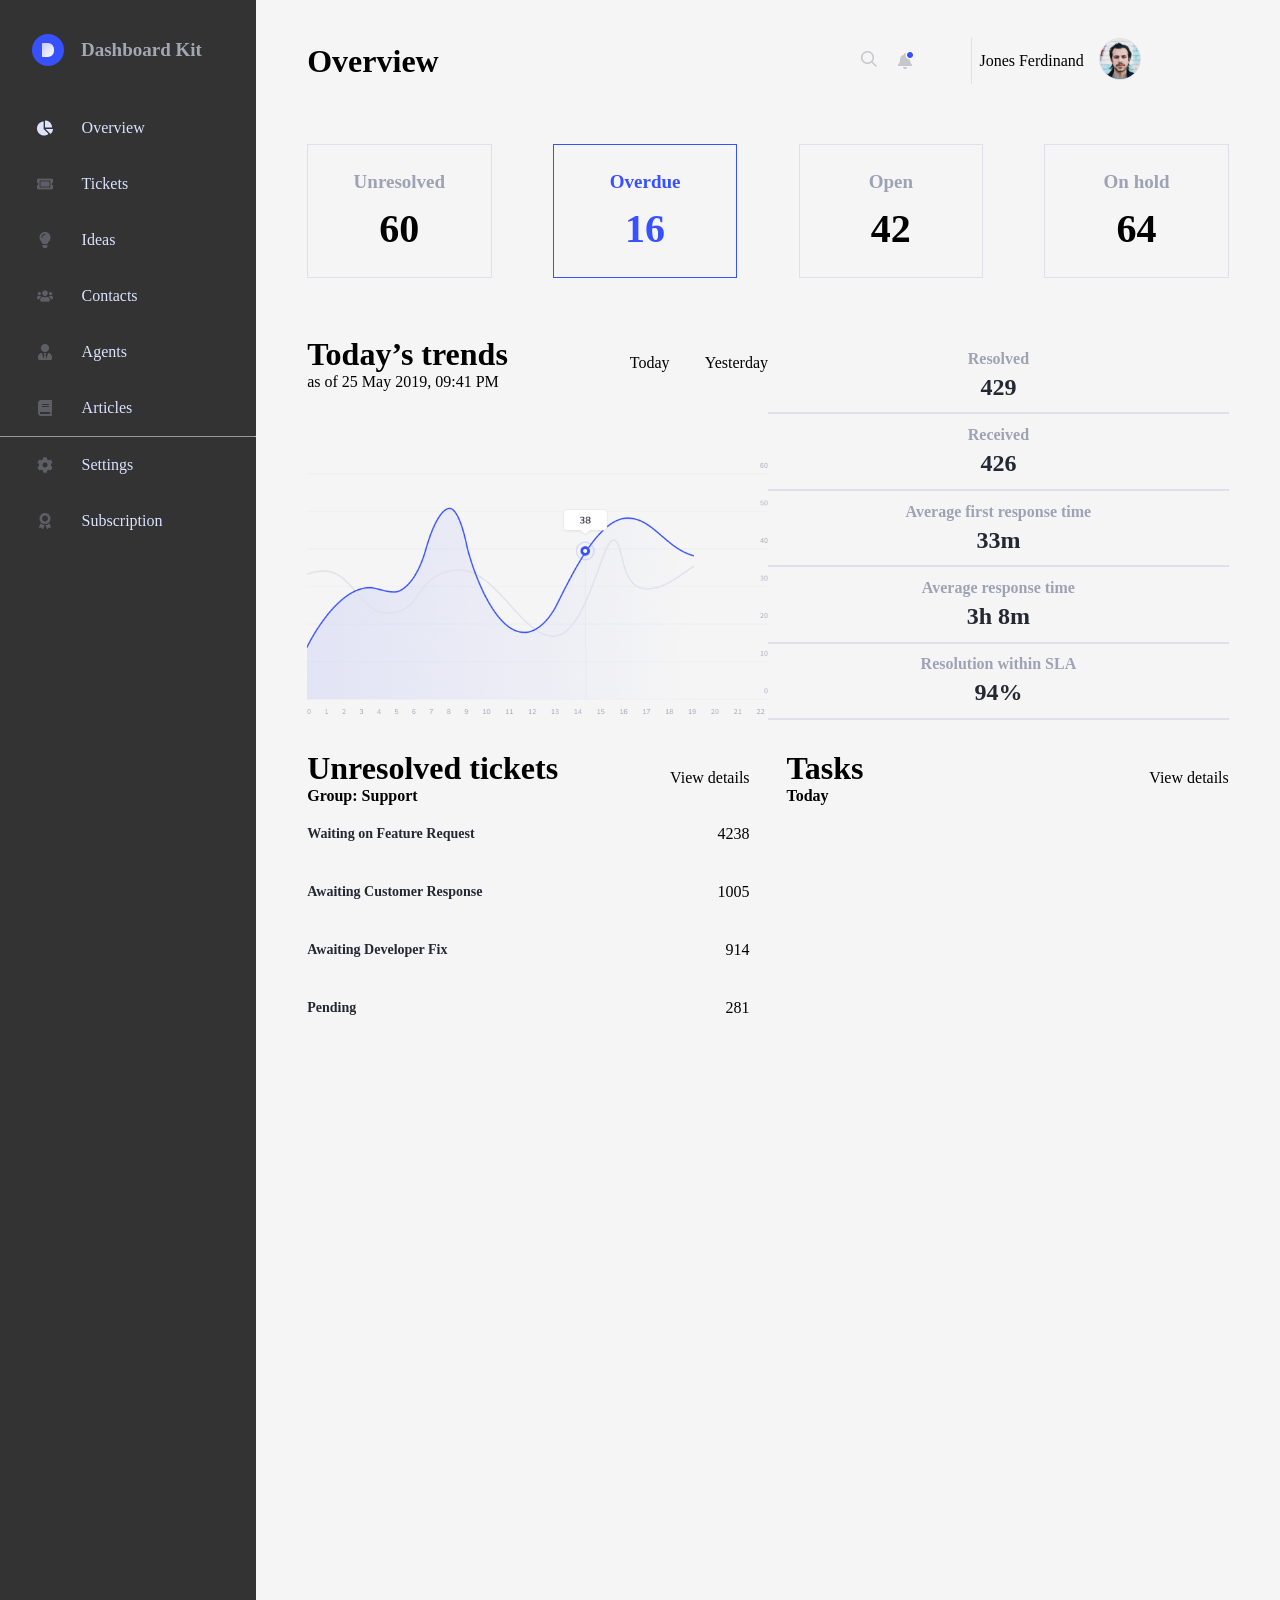
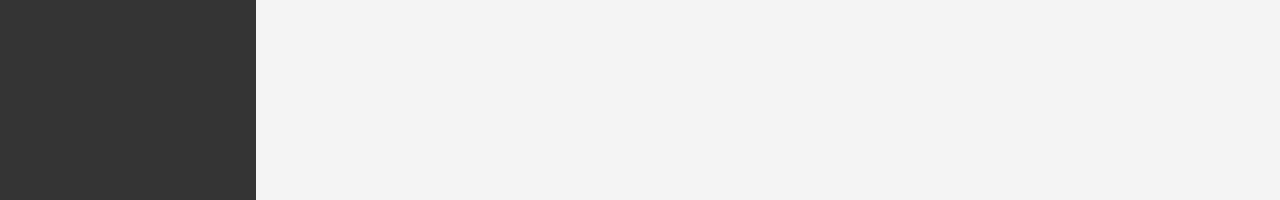
==== index.html @ dccb82e3 "add add" ====
<!DOCTYPE html>
<html lang="en">
<head>
    <meta charset="UTF-8">
    <meta http-equiv="X-UA-Compatible" content="IE=edge">
    <meta name="viewport" content="width=device-width, initial-scale=1.0">
    <link rel="stylesheet" href="./style.css">
    <title>Document</title>
</head>
<body>
    <header> 
        <div class="left">
                <div class="logo">
                    <div class="img"><img src="./image/D.png" alt="BY-WGS"></div>
                    <h1>Dashboard Kit</h1>
                </div>            
                <div class="topul">
                    <ul>
                        <li><div class="img"><img src="./image/diagrama-logo.png" alt="BY-WGS"></div> <b>Overview</b></li>
                        <li><div class="img"><img src="./image/tortburchak.png" alt="BY-WGS"></div> <b>Tickets</b></li>
                        <li><div class="img"><img src="./image/lump.png" alt="BY-WGS"></div> <b>Ideas</b></li>
                        <li><div class="img"><img src="./image/members.png" alt="BY-WGS"></div> <b>Contacts</b></li>
                        <li><div class="img"><img src="./image/humans.png" alt="BY-WGS"></div> <b>Agents</b></li>
                        <li><div class="img"><img src="./image/book.png" alt="BY-WGS"></div> <b>Articles</b></li>
                    </ul> 
                </div>
                <hr style="color: #DFE0EB" size="1px">
                <div class="topul">
                    <ul>
                        <li><div class="img"><img src="./image/option.png" alt="BY-WGS"></div> <b>Settings</b></li>
                        <li><div class="img"><img src="./image/subscribe.png" alt="BY-WGS"></div> <b>Subscription</b></li>
                    </ul>
                </div>
        </div>
        <div class="right">
            <div class="row">
                <div class="profile">
                    <h1>Overview</h1>
                    <ul class="special">
                        <li><img src="./image/search.png" alt="BY-WGS"></li>
                        <li><img src="./image/new.png" alt="BY-WGS"></li>
                    </ul>
                    <ul class="user">
                        <li>Jones Ferdinand</li>
                        <li><img src="./image/driver.png" alt="BY-WGS"></li>
                    </ul>
                </div>
            </div>    
               
            
            <div class="row">
                <div class="boxs">
                    <div class="box">
                        <h1>Unresolved</h1>
                        <b>60</b>
                    </div>
                    <div class="box">
                        <h1 class="kok">Overdue</h1>
                        <b class="kok">16</b>
                    </div>
                    <div class="box">
                        <h1>Open</h1>
                        <b>42</b>
                    </div>
                    <div class="box">
                        <h1>On hold</h1>
                        <b>64</b>
                    </div>
                </div>
            </div>
            
            <div class="row margintop-30px">
                <div class="error margintop-30px">
                    <div class="chap">
                        <div class="top">
                            <div class="text">
                                <h1>
                                    Today’s trends
                                </h1>
                                <p>
                                    as of 25 May 2019, 09:41 PM
                                </p>
                            </div>
                            <ul>
                                <li>
                                    Today
                                </li>
                                <li>
                                    Yesterday
                                </li>
                            </ul>
                        </div>
                        <div class="bottom">
                            <img src="./image/full graph.png" alt="BY-WGS">
                        </div>
                    </div>
                    <div class="ong">
                        <div class="box">
                            <h1>Resolved</h1>
                            <b class="margintop-6px">429</b>
                        </div>
                        <div class="box">
                            <h1>Received</h1>
                            <b class="margintop-6px">426</b>
                        </div>
                        <div class="box">
                            <h1>Average first response time</h1>
                            <b class="margintop-6px">33m</b>
                        </div>
                        <div class="box">
                            <h1>Average response time</h1>
                            <b class="margintop-6px">3h 8m</b>
                        </div>
                        <div class="box">
                            <h1>Resolution within SLA</h1>
                            <b class="margintop-6px">94%</b>
                        </div>
                    </div>
                </div>
            </div>
                




            <div class="row">
                <div class="boxss">
                    <div class="box">
                        <div class="text">
                            <div class="h1">
                                <h1>Unresolved tickets</h1>
                                <b class="margintop-6px">Group: Support</b>
                            </div>
                            <u>
                                View details
                            </u>
                        </div>
                        <ul>
                            <li>
                                <h1>Waiting on Feature Request</h1>
                                <p>
                                    4238
                                </p>
                            </li>
                            <li>
                                <h1>Awaiting Customer Response</h1>
                                <p>
                                    1005
                                </p>
                            </li>
                            <li>
                                <h1>
                                    Awaiting Developer Fix
                                </h1>
                                <p>
                                    914
                                </p>
                            </li>
                            <li>
                                <h1>
                                    Pending
                                </h1>
                                <p>
                                    281
                                </p>
                            </li>

                        </ul>
                    </div>
                    <div class="box">
                        <div class="text">
                            <div class="h1">
                                <h1>Tasks</h1>
                                <b class="margintop-6px">Today</b>
                            </div>
                            <u>
                                View details
                            </u>
                        </div>
                    </div>
                </div>
            </div>
        </div>
    </header>
</body>
</html>
---- style.css ----
*{
    margin: 0;
    padding: 0;
    box-sizing: border-box;
    text-decoration: none;
    list-style: none;
    cursor: auto;
}
.row{
    width: 90%;
    margin: auto;
    display: flex;
    flex-wrap: wrap;
}
header{
    height: 200vh;
    width: 100%;
    background-color: whitesmoke;
    display: flex;
}
header .left{
    width: 20%;
    height: 100%;
    background-color: #333;
}
header .left .logo{
    /* margin: 37px 0; */
    display: flex;
    width: 100%;
    height: 100px;
    /* border: 1px solid black; */
    /* padding: 20px; */
    align-items: center;
}
header .left .logo h1{
    font-size: 19px;
    margin-left: 17px;
    color: #A4A6B3;
    font-family: 'Mulish';
    font-weight: 700;
}
header .left .logo .img{
    width: 32px;
    height: 32px;
    background-color: #3751FF;
    border-radius: 35px;
    display: flex;
    justify-content: center;
    align-items: center;
    margin-left: 32px;
}
header .left .logo .img img{
    width: 12px;
    height: 14px;
}
header .left .topul {
    width: 100%;
    height: auto;
}
header .left .topul  li{
    width: 100%;
    height: 56px;
    display: flex;
    align-items: center;
    
}
header .left .topul  li b{
    font-family: 'Mulish';
    /* font-style: normal; */
    font-weight: 400;
    font-size: 16px;
    color: #DDE2FF;
    margin-left: 24px;
    width: 40%;
    display: flex;
    justify-content: flex-start;
    /* align-items: center; */
}
header .left .topul  li .img{
    width: 10%;
    margin-left: 32px;
    display: flex;
    justify-content: center;
    align-items: center;
}
header .right{
    width: 80%;
    height: 100%;
    /* background-color: #3751FF; */
    justify-content: space-between;
}
header .right .profile {
    display: flex;
    height: 50px;
    width: 100%;
    align-items: center;
    margin-top: 36px;
    justify-content: space-between;
}
header .right .profile .special{
    display: flex;
    width: 30%;
    align-items: center;
    justify-content: end;
}
header .right .profile .special img{
    margin-left: 20px;
}
header .right .profile .user{
    display: flex;
    width: 28%;
    align-items: center;
    border-left: 1px solid #DFE0EB;
    justify-content: space-around;
}
header .right .profile h1{
    width: 30%;
}
header .right .profile .user img{
    border-radius: 35px;
    border: 1.5px solid #DFE0EB;
    margin-right: 80px;
}
header .right .row .boxs{
    margin-top: 58px;
    width: 100%;
    height: auto;
    display: flex;
    justify-content: space-between;
    height: 134px
}
header .right .row .boxs .box{
    border: 1px solid #DFE0EB;
    width: calc(100% / 5);
    transition: 1.5s;
    display: flex;
    flex-direction: column;
    align-items: center;
    justify-content: center;
}
header .right .row .boxs .box h1{
    font-size: 19px;
    color: #9FA2B4;
}
header .right .row .boxs .box b{
    font-size: 40px;
    margin-top: 12px;
}
header .right .row .boxs .box:nth-child(2){
    border: 1px solid #3751FF;
}

header .right .row .boxs .box:hover{
    border: 1px solid #3751FF;
}
header .right .row .boxs .box .kok{
    color: #3751FF;
}
header .right .row .boxs .box:hover 
header .right .row .boxs .box h1
header .right .row .boxs .box b{
    color: #3751FF;
}
header .right .row .boxs .box h1
header .right .row .boxs .box b:hover{
    cursor: pointer;
}
.margintop-30px{
    margin-top: 30px;
}
.center{
    /* justify-content: center;  */
    align-items: center;
}
header .right .row .error{
    width: 100%;
    height: auto;
    display: flex;
}
header .right .row .error .chap{
    width: 50%;
    height: auto;
}
header .right .row .error .chap .top{
    display: flex;
    width: 100%;
    justify-content: space-between;
    align-items: center;
    height: 50px;
}
header .right .row .error .chap .top .text{
    display: block;
}
header .right .row .error .chap .top ul{
    display: flex;
    width: 30%;
    justify-content: space-between;
}
header .right .row .error .chap .bottom{
    width: 100%
}
header .right .row .error .chap .bottom img{
    margin-top: 73px;
    width: 100%;
}
header .right .row .error .ong{
    width: 50%;
}
.margintop-6px{
    margin-top: 6px;
}
header .right .row .error .ong .box{
    width: 100%;
    height: calc(100% / 5);
    display: flex;
    justify-content: center;
    align-items: center;
    flex-direction: column;
    border-bottom: 2px solid #DFE0EB;
}
header .right .row .error .ong .box h1{
    font-family: 'Mulish';
    font-style: normal;
    font-weight: 600;
    font-size: 16px;
    color: #9FA2B4;
}
header .right .row .error .ong .box b{
    font-family: 'Mulish';
    font-style: normal;
    font-weight: 700;
    font-size: 24px;
    color: #252733;
}
header .right .row .boxss{
    margin-top: 30px;
    width: 100%;
    height: auto;
    display: flex;
    justify-content: space-between;
    align-items: center;
}
header .right .row .boxss .box{
    width: 48%;
    height: 336px;
    /* display: block; */
}
header .right .row .boxss .box .text{
    width: 100%;
    display: flex;
    justify-content: space-between;
    align-items: center;
}
header .right .row .boxss .box ul{
    display: flex;
    flex-direction: column;
    align-items: center;
}
header .right .row .boxss .box ul li{
    height: 58px;
    width: 100%;
    display: flex;
    align-items: center;
    justify-content: space-between;
}
header .right .row .boxss .box ul li h1{
    font-family: 'Mulish';
    font-style: normal;
    font-weight: 600;
    font-size: 14px;
    color: #252733;
}
*{
    /* border: 1px solid black;  */
}
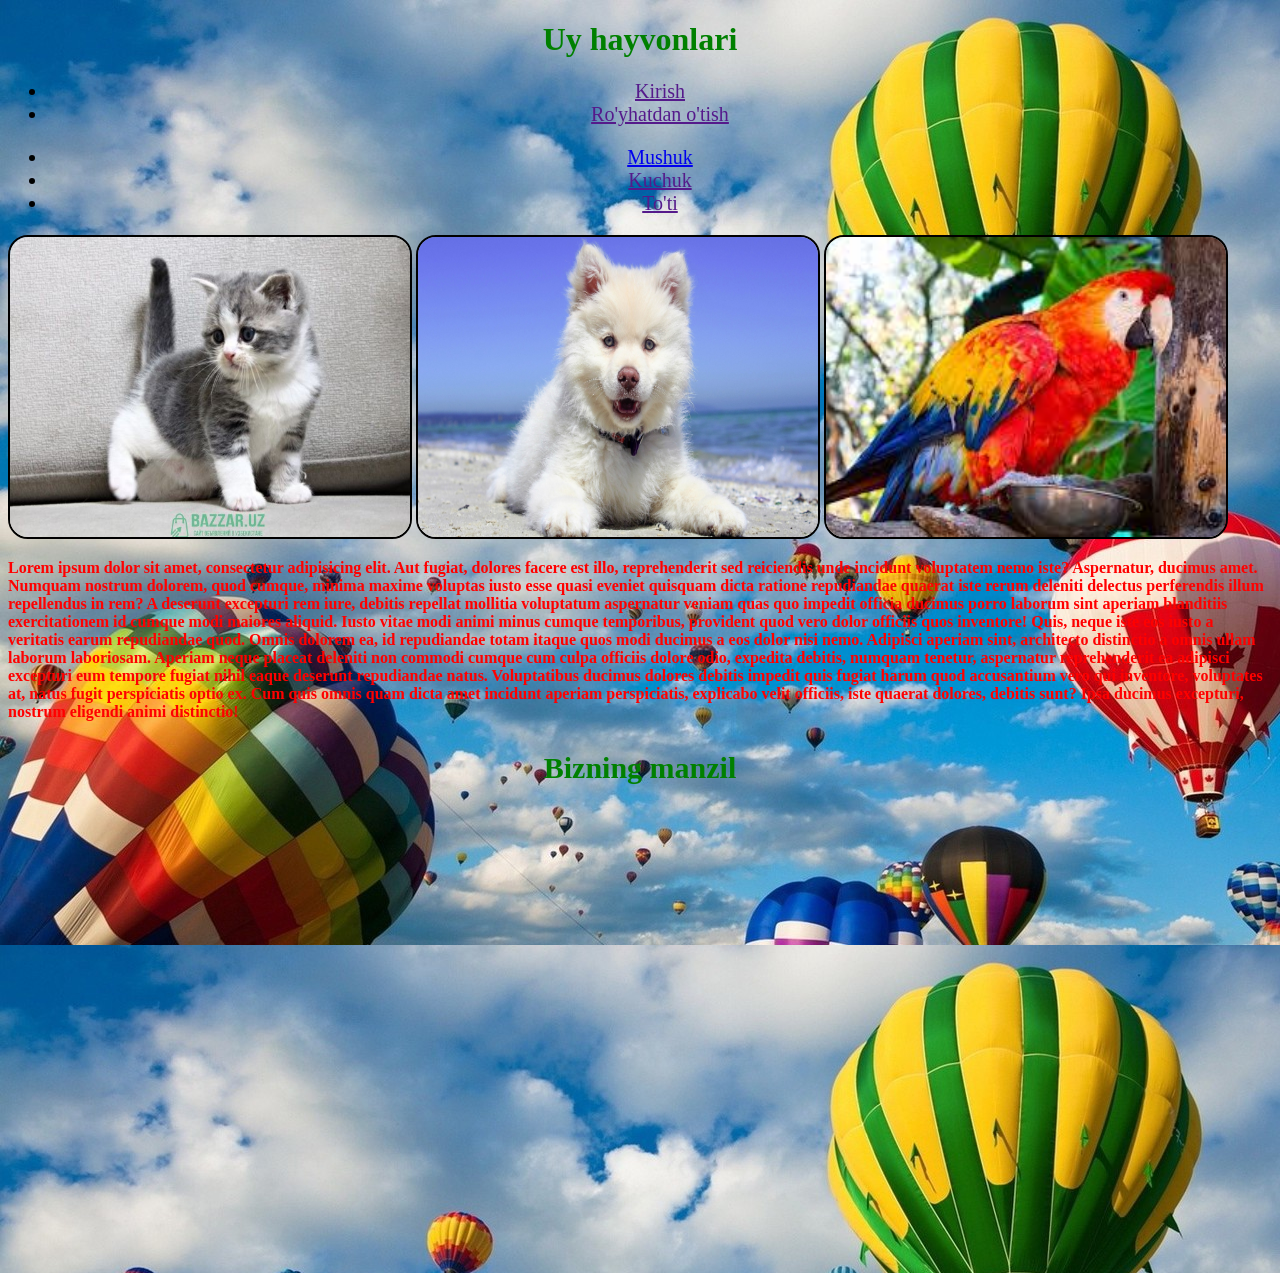
==== commit 335d3b52: "nimadir nimadir" ====
--- a/index.html
+++ b/index.html
@@ -1,186 +1,49 @@
 <!DOCTYPE html>
 <html lang="en">
+
 <head>
     <meta charset="UTF-8">
-    <meta http-equiv="X-UA-Compatible" content="IE=edge">
     <meta name="viewport" content="width=device-width, initial-scale=1.0">
     <link rel="stylesheet" href="./style.css">
-    <title>Document</title>
+    <title>Uy hayvonlari</title>
 </head>
+
 <body>
-    <header> 
-        <div class="left">
-                <div class="logo">
-                    <div class="img"><img src="./image/D.png" alt="BY-WGS"></div>
-                    <h1>Dashboard Kit</h1>
-                </div>            
-                <div class="topul">
-                    <ul>
-                        <li><div class="img"><img src="./image/diagrama-logo.png" alt="BY-WGS"></div> <b>Overview</b></li>
-                        <li><div class="img"><img src="./image/tortburchak.png" alt="BY-WGS"></div> <b>Tickets</b></li>
-                        <li><div class="img"><img src="./image/lump.png" alt="BY-WGS"></div> <b>Ideas</b></li>
-                        <li><div class="img"><img src="./image/members.png" alt="BY-WGS"></div> <b>Contacts</b></li>
-                        <li><div class="img"><img src="./image/humans.png" alt="BY-WGS"></div> <b>Agents</b></li>
-                        <li><div class="img"><img src="./image/book.png" alt="BY-WGS"></div> <b>Articles</b></li>
-                    </ul> 
-                </div>
-                <hr style="color: #DFE0EB" size="1px">
-                <div class="topul">
-                    <ul>
-                        <li><div class="img"><img src="./image/option.png" alt="BY-WGS"></div> <b>Settings</b></li>
-                        <li><div class="img"><img src="./image/subscribe.png" alt="BY-WGS"></div> <b>Subscription</b></li>
-                    </ul>
-                </div>
-        </div>
-        <div class="right">
-            <div class="row">
-                <div class="profile">
-                    <h1>Overview</h1>
-                    <ul class="special">
-                        <li><img src="./image/search.png" alt="BY-WGS"></li>
-                        <li><img src="./image/new.png" alt="BY-WGS"></li>
-                    </ul>
-                    <ul class="user">
-                        <li>Jones Ferdinand</li>
-                        <li><img src="./image/driver.png" alt="BY-WGS"></li>
-                    </ul>
-                </div>
-            </div>    
-               
-            
-            <div class="row">
-                <div class="boxs">
-                    <div class="box">
-                        <h1>Unresolved</h1>
-                        <b>60</b>
-                    </div>
-                    <div class="box">
-                        <h1 class="kok">Overdue</h1>
-                        <b class="kok">16</b>
-                    </div>
-                    <div class="box">
-                        <h1>Open</h1>
-                        <b>42</b>
-                    </div>
-                    <div class="box">
-                        <h1>On hold</h1>
-                        <b>64</b>
-                    </div>
-                </div>
-            </div>
-            
-            <div class="row margintop-30px">
-                <div class="error margintop-30px">
-                    <div class="chap">
-                        <div class="top">
-                            <div class="text">
-                                <h1>
-                                    Today’s trends
-                                </h1>
-                                <p>
-                                    as of 25 May 2019, 09:41 PM
-                                </p>
-                            </div>
-                            <ul>
-                                <li>
-                                    Today
-                                </li>
-                                <li>
-                                    Yesterday
-                                </li>
-                            </ul>
-                        </div>
-                        <div class="bottom">
-                            <img src="./image/full graph.png" alt="BY-WGS">
-                        </div>
-                    </div>
-                    <div class="ong">
-                        <div class="box">
-                            <h1>Resolved</h1>
-                            <b class="margintop-6px">429</b>
-                        </div>
-                        <div class="box">
-                            <h1>Received</h1>
-                            <b class="margintop-6px">426</b>
-                        </div>
-                        <div class="box">
-                            <h1>Average first response time</h1>
-                            <b class="margintop-6px">33m</b>
-                        </div>
-                        <div class="box">
-                            <h1>Average response time</h1>
-                            <b class="margintop-6px">3h 8m</b>
-                        </div>
-                        <div class="box">
-                            <h1>Resolution within SLA</h1>
-                            <b class="margintop-6px">94%</b>
-                        </div>
-                    </div>
-                </div>
-            </div>
-                
+    <h1>Uy hayvonlari</h1>
+    <ul>
+        <li><a href="">Kirish</a></li>
+        <li><a href="">Ro'yhatdan o'tish</a></li>
+    </ul>
+    <ul>
+        <li><a href="./mushuk.html">Mushuk</a></li>
+        <li><a href="">Kuchuk</a></li>
+        <li><a href="">To'ti</a></li>
+    </ul>
+    <img src="./mushuk.jpg" alt="" width="400" height="300">
+    <img src="./kuchuk.jpg" alt="" width="400" height="300">
+    <img src="./to'ti.jpg" alt="" width="400" height="300">
 
 
+    <p>Lorem ipsum dolor sit amet, consectetur adipisicing elit. Aut fugiat, dolores facere est illo, reprehenderit sed
+        reiciendis unde incidunt voluptatem nemo iste? Aspernatur, ducimus amet. Numquam nostrum dolorem, quod cumque,
+        minima maxime voluptas iusto esse quasi eveniet quisquam dicta ratione repudiandae quaerat iste rerum deleniti
+        delectus perferendis illum repellendus in rem? A deserunt excepturi rem iure, debitis repellat mollitia
+        voluptatum aspernatur veniam quas quo impedit officia ducimus porro laborum sint aperiam blanditiis
+        exercitationem id cumque modi maiores aliquid. Iusto vitae modi animi minus cumque temporibus, provident quod
+        vero dolor officiis quos inventore! Quis, neque iste eos iusto a veritatis earum repudiandae quod. Omnis dolorem
+        ea, id repudiandae totam itaque quos modi ducimus a eos dolor nisi nemo. Adipisci aperiam sint, architecto
+        distinctio a omnis ullam laborum laboriosam. Aperiam neque placeat deleniti non commodi cumque cum culpa
+        officiis dolore odio, expedita debitis, numquam tenetur, aspernatur reprehenderit ea adipisci excepturi eum
+        tempore fugiat nihil eaque deserunt repudiandae natus. Voluptatibus ducimus dolores debitis impedit quis fugiat
+        harum quod accusantium vero qui inventore, voluptates at, natus fugit perspiciatis optio ex. Cum quis omnis quam
+        dicta amet incidunt aperiam perspiciatis, explicabo velit officiis, iste quaerat dolores, debitis sunt? Ipsa
+        ducimus excepturi, nostrum eligendi animi distinctio!</p>
 
+    <h3>Bizning manzil</h3>
+    <iframe
+        src="https://www.google.com/maps/embed?pb=!1m18!1m12!1m3!1d97633.72190141384!2d67.85439495!3d40.118804299999994!2m3!1f0!2f0!3f0!3m2!1i1024!2i768!4f13.1!3m3!1m2!1s0x38b29442f6b6d4d9%3A0x9278c40ee88910e2!2z0JTQttC40LfQsNC6LCDQlNC20LjQt9Cw0LrRgdC60LDRjyDQvtCx0LvQsNGB0YLRjA!5e0!3m2!1sru!2s!4v1709012530895!5m2!1sru!2s"
+        width="800" height="450" style="border:0;" allowfullscreen="" loading="lazy"
+        referrerpolicy="no-referrer-when-downgrade"></iframe>
+</body>
 
-            <div class="row">
-                <div class="boxss">
-                    <div class="box">
-                        <div class="text">
-                            <div class="h1">
-                                <h1>Unresolved tickets</h1>
-                                <b class="margintop-6px">Group: Support</b>
-                            </div>
-                            <u>
-                                View details
-                            </u>
-                        </div>
-                        <ul>
-                            <li>
-                                <h1>Waiting on Feature Request</h1>
-                                <p>
-                                    4238
-                                </p>
-                            </li>
-                            <li>
-                                <h1>Awaiting Customer Response</h1>
-                                <p>
-                                    1005
-                                </p>
-                            </li>
-                            <li>
-                                <h1>
-                                    Awaiting Developer Fix
-                                </h1>
-                                <p>
-                                    914
-                                </p>
-                            </li>
-                            <li>
-                                <h1>
-                                    Pending
-                                </h1>
-                                <p>
-                                    281
-                                </p>
-                            </li>
-
-                        </ul>
-                    </div>
-                    <div class="box">
-                        <div class="text">
-                            <div class="h1">
-                                <h1>Tasks</h1>
-                                <b class="margintop-6px">Today</b>
-                            </div>
-                            <u>
-                                View details
-                            </u>
-                        </div>
-                    </div>
-                </div>
-            </div>
-        </div>
-    </header>
-</body>
 </html>
--- a/style.css
+++ b/style.css
@@ -1,275 +1,34 @@
-*{
-    margin: 0;
-    padding: 0;
-    box-sizing: border-box;
-    text-decoration: none;
-    list-style: none;
-    cursor: auto;
-}
-.row{
-    width: 90%;
-    margin: auto;
-    display: flex;
-    flex-wrap: wrap;
-}
-header{
-    height: 200vh;
-    width: 100%;
-    background-color: whitesmoke;
-    display: flex;
-}
-header .left{
-    width: 20%;
-    height: 100%;
-    background-color: #333;
-}
-header .left .logo{
-    /* margin: 37px 0; */
-    display: flex;
-    width: 100%;
-    height: 100px;
-    /* border: 1px solid black; */
-    /* padding: 20px; */
-    align-items: center;
-}
-header .left .logo h1{
-    font-size: 19px;
-    margin-left: 17px;
-    color: #A4A6B3;
-    font-family: 'Mulish';
-    font-weight: 700;
-}
-header .left .logo .img{
-    width: 32px;
-    height: 32px;
-    background-color: #3751FF;
-    border-radius: 35px;
-    display: flex;
-    justify-content: center;
-    align-items: center;
-    margin-left: 32px;
-}
-header .left .logo .img img{
-    width: 12px;
-    height: 14px;
-}
-header .left .topul {
-    width: 100%;
-    height: auto;
-}
-header .left .topul  li{
-    width: 100%;
-    height: 56px;
-    display: flex;
-    align-items: center;
-    
-}
-header .left .topul  li b{
-    font-family: 'Mulish';
-    /* font-style: normal; */
-    font-weight: 400;
-    font-size: 16px;
-    color: #DDE2FF;
-    margin-left: 24px;
-    width: 40%;
-    display: flex;
-    justify-content: flex-start;
-    /* align-items: center; */
-}
-header .left .topul  li .img{
-    width: 10%;
-    margin-left: 32px;
-    display: flex;
-    justify-content: center;
-    align-items: center;
-}
-header .right{
-    width: 80%;
-    height: 100%;
-    /* background-color: #3751FF; */
-    justify-content: space-between;
-}
-header .right .profile {
-    display: flex;
-    height: 50px;
-    width: 100%;
-    align-items: center;
-    margin-top: 36px;
-    justify-content: space-between;
-}
-header .right .profile .special{
-    display: flex;
-    width: 30%;
-    align-items: center;
-    justify-content: end;
-}
-header .right .profile .special img{
-    margin-left: 20px;
-}
-header .right .profile .user{
-    display: flex;
-    width: 28%;
-    align-items: center;
-    border-left: 1px solid #DFE0EB;
-    justify-content: space-around;
-}
-header .right .profile h1{
-    width: 30%;
-}
-header .right .profile .user img{
-    border-radius: 35px;
-    border: 1.5px solid #DFE0EB;
-    margin-right: 80px;
-}
-header .right .row .boxs{
-    margin-top: 58px;
-    width: 100%;
-    height: auto;
-    display: flex;
-    justify-content: space-between;
-    height: 134px
-}
-header .right .row .boxs .box{
-    border: 1px solid #DFE0EB;
-    width: calc(100% / 5);
-    transition: 1.5s;
-    display: flex;
-    flex-direction: column;
-    align-items: center;
-    justify-content: center;
-}
-header .right .row .boxs .box h1{
-    font-size: 19px;
-    color: #9FA2B4;
-}
-header .right .row .boxs .box b{
-    font-size: 40px;
-    margin-top: 12px;
-}
-header .right .row .boxs .box:nth-child(2){
-    border: 1px solid #3751FF;
+body {
+    background-image: url(./havoshari.jpg);
 }
 
-header .right .row .boxs .box:hover{
-    border: 1px solid #3751FF;
+h1 {
+    color: green;
+    text-align: center;
 }
-header .right .row .boxs .box .kok{
-    color: #3751FF;
+
+ul {
+    text-align: center;
+    font-size: 20px;
 }
-header .right .row .boxs .box:hover 
-header .right .row .boxs .box h1
-header .right .row .boxs .box b{
-    color: #3751FF;
+
+img {
+    border: 2px solid black;
+    border-radius: 20px;
 }
-header .right .row .boxs .box h1
-header .right .row .boxs .box b:hover{
-    cursor: pointer;
+
+p {
+    color: red;
+    font-weight: 900;
 }
-.margintop-30px{
-    margin-top: 30px;
+
+h3 {
+    color: green;
+    font-size: 30px;
+    text-align: center;
 }
-.center{
-    /* justify-content: center;  */
-    align-items: center;
-}
-header .right .row .error{
-    width: 100%;
-    height: auto;
-    display: flex;
-}
-header .right .row .error .chap{
-    width: 50%;
-    height: auto;
-}
-header .right .row .error .chap .top{
-    display: flex;
-    width: 100%;
-    justify-content: space-between;
-    align-items: center;
-    height: 50px;
-}
-header .right .row .error .chap .top .text{
+
+iframe {
     display: block;
-}
-header .right .row .error .chap .top ul{
-    display: flex;
-    width: 30%;
-    justify-content: space-between;
-}
-header .right .row .error .chap .bottom{
-    width: 100%
-}
-header .right .row .error .chap .bottom img{
-    margin-top: 73px;
-    width: 100%;
-}
-header .right .row .error .ong{
-    width: 50%;
-}
-.margintop-6px{
-    margin-top: 6px;
-}
-header .right .row .error .ong .box{
-    width: 100%;
-    height: calc(100% / 5);
-    display: flex;
-    justify-content: center;
-    align-items: center;
-    flex-direction: column;
-    border-bottom: 2px solid #DFE0EB;
-}
-header .right .row .error .ong .box h1{
-    font-family: 'Mulish';
-    font-style: normal;
-    font-weight: 600;
-    font-size: 16px;
-    color: #9FA2B4;
-}
-header .right .row .error .ong .box b{
-    font-family: 'Mulish';
-    font-style: normal;
-    font-weight: 700;
-    font-size: 24px;
-    color: #252733;
-}
-header .right .row .boxss{
-    margin-top: 30px;
-    width: 100%;
-    height: auto;
-    display: flex;
-    justify-content: space-between;
-    align-items: center;
-}
-header .right .row .boxss .box{
-    width: 48%;
-    height: 336px;
-    /* display: block; */
-}
-header .right .row .boxss .box .text{
-    width: 100%;
-    display: flex;
-    justify-content: space-between;
-    align-items: center;
-}
-header .right .row .boxss .box ul{
-    display: flex;
-    flex-direction: column;
-    align-items: center;
-}
-header .right .row .boxss .box ul li{
-    height: 58px;
-    width: 100%;
-    display: flex;
-    align-items: center;
-    justify-content: space-between;
-}
-header .right .row .boxss .box ul li h1{
-    font-family: 'Mulish';
-    font-style: normal;
-    font-weight: 600;
-    font-size: 14px;
-    color: #252733;
-}
-*{
-    /* border: 1px solid black;  */
+    margin: auto;
 }
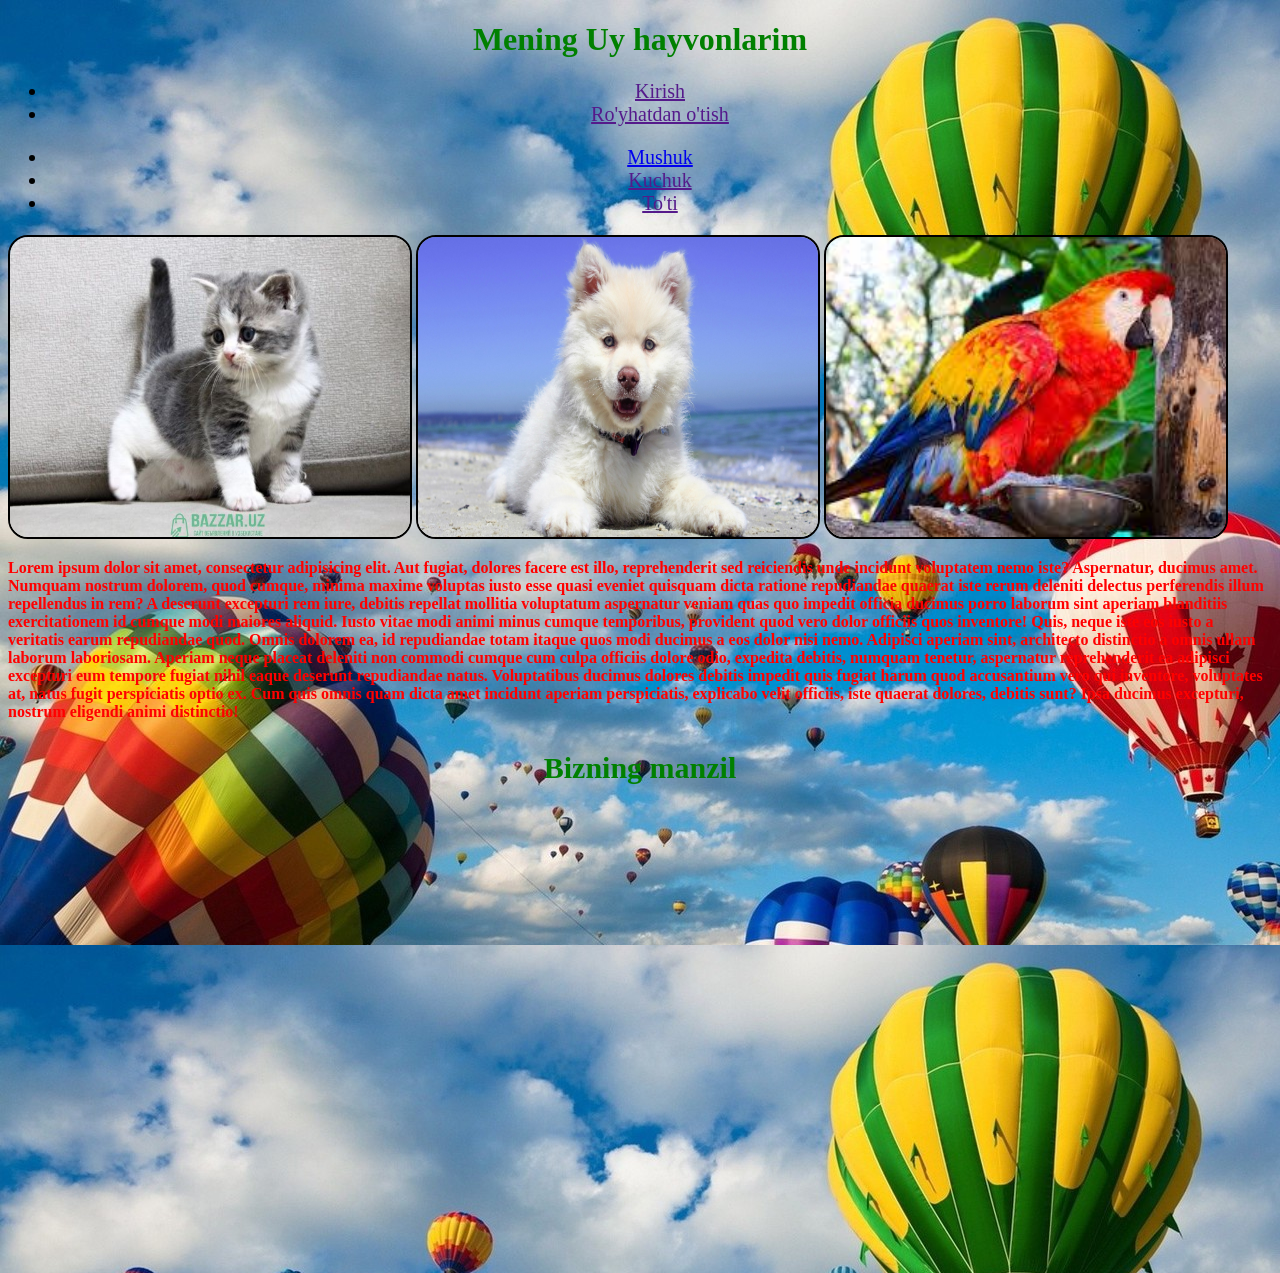
==== commit b9cc7652: "Update index.html" ====
--- a/index.html
+++ b/index.html
@@ -9,7 +9,7 @@
 </head>
 
 <body>
-    <h1>Uy hayvonlari</h1>
+    <h1>Mening Uy hayvonlarim</h1>
     <ul>
         <li><a href="">Kirish</a></li>
         <li><a href="">Ro'yhatdan o'tish</a></li>
@@ -46,4 +46,4 @@
         referrerpolicy="no-referrer-when-downgrade"></iframe>
 </body>
 
-</html>+</html>
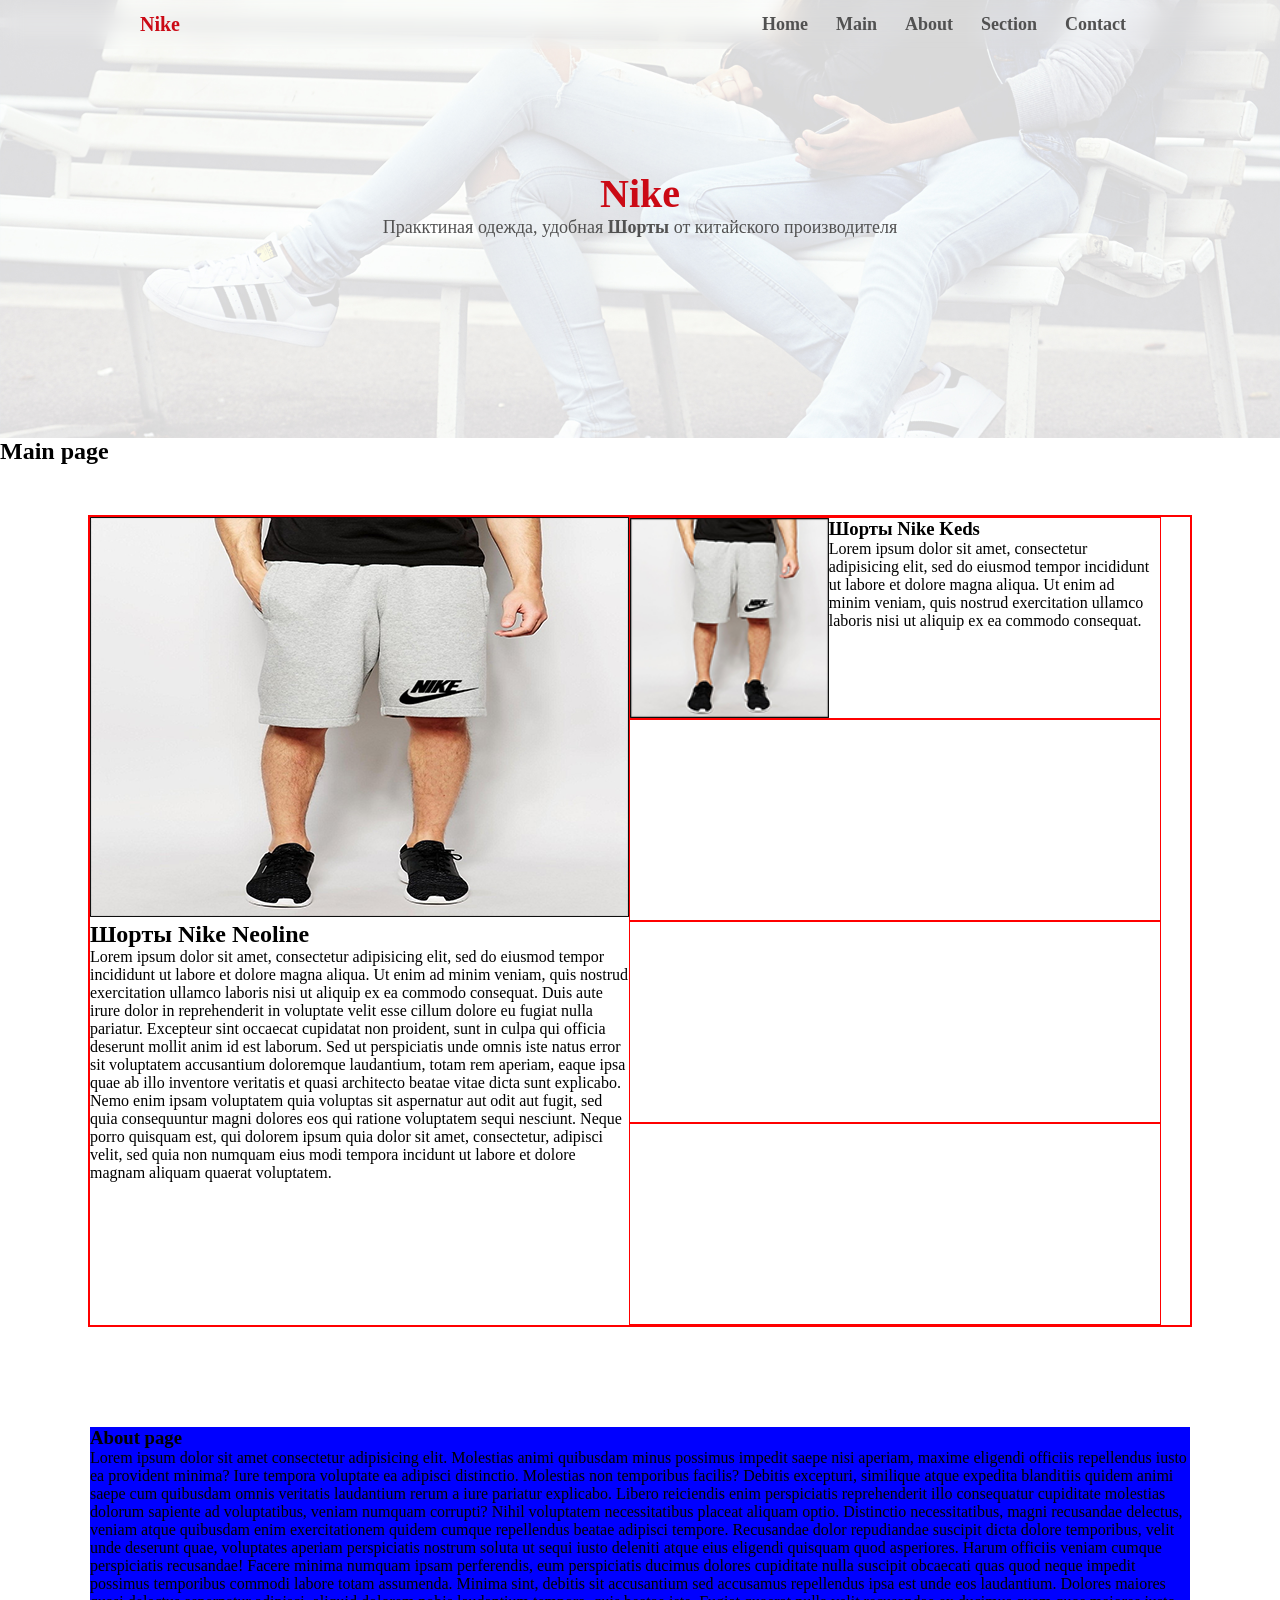
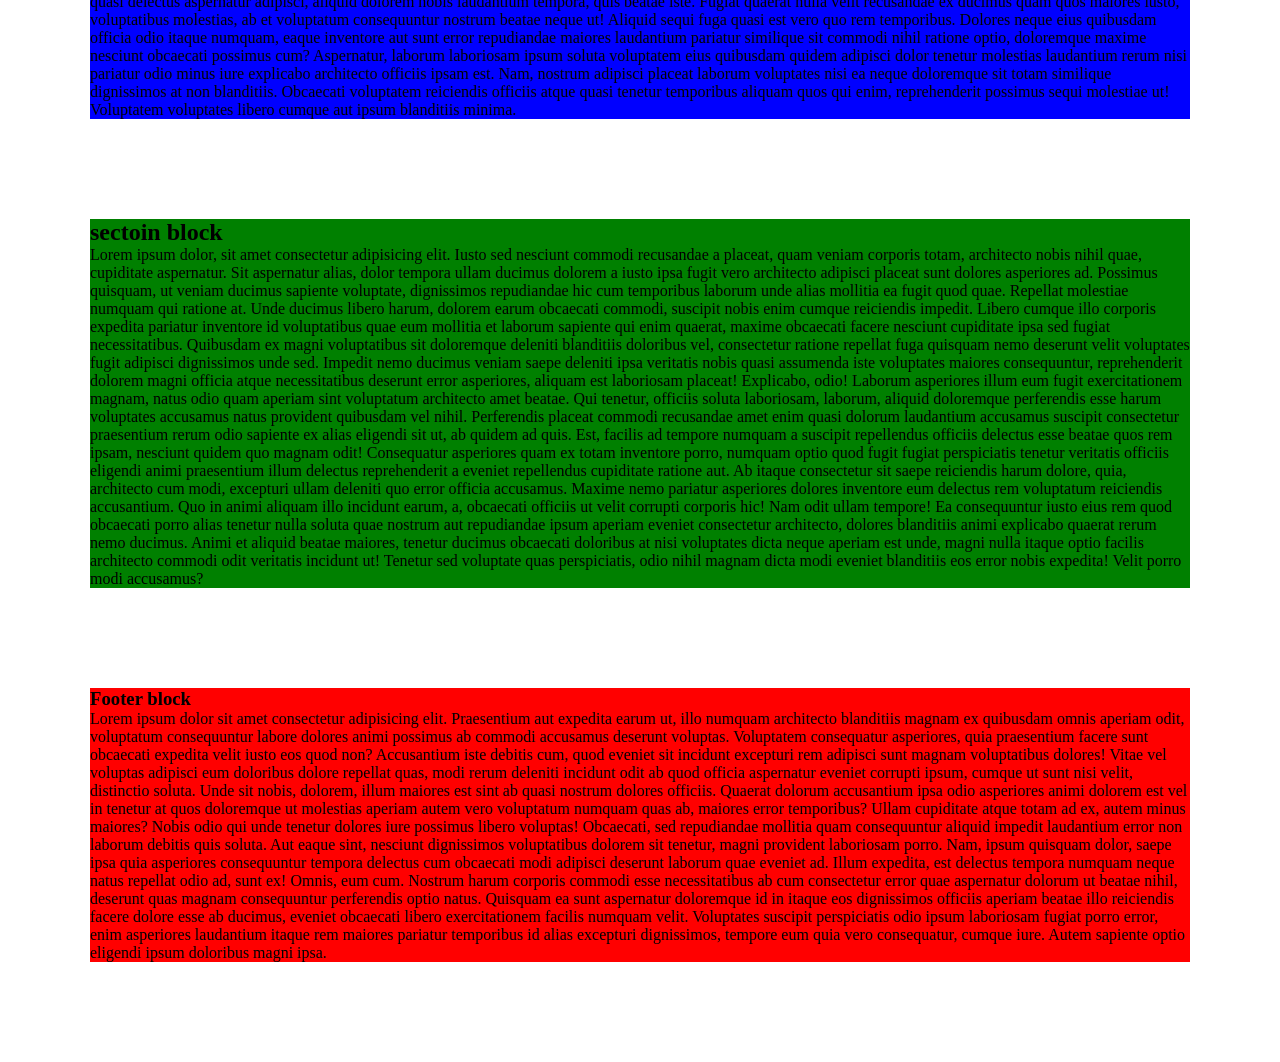
==== commit 3d10747c: "comment comment" ====
--- a/index.html
+++ b/index.html
@@ -5,45 +5,151 @@
     <meta charset="UTF-8">
     <meta name="viewport" content="width=device-width, initial-scale=1.0">
     <link rel="stylesheet" href="./style.css">
-    <title>Uy hayvonlari</title>
+    <title>Nike</title>
 </head>
 
 <body>
-    <h1>Mening Uy hayvonlarim</h1>
-    <ul>
-        <li><a href="">Kirish</a></li>
-        <li><a href="">Ro'yhatdan o'tish</a></li>
-    </ul>
-    <ul>
-        <li><a href="./mushuk.html">Mushuk</a></li>
-        <li><a href="">Kuchuk</a></li>
-        <li><a href="">To'ti</a></li>
-    </ul>
-    <img src="./mushuk.jpg" alt="" width="400" height="300">
-    <img src="./kuchuk.jpg" alt="" width="400" height="300">
-    <img src="./to'ti.jpg" alt="" width="400" height="300">
 
+    <header id="header">
+        <div class="header_nav">
+            <nav>
+                <div class="logo">
+                    <a href="#">Nike</a>
+                </div>
+                <ul>
+                    <li><a href="#header">Home</a></li>
+                    <li><a href="#main">Main</a></li>
+                    <li><a href="#about">About</a></li>
+                    <li><a href="#section">Section</a></li>
+                    <li><a href="#footer">Contact</a></li>
+                </ul>
+            </nav>
+        </div>
+        <div class="header_main">
+            <h1>Nike</h1>
+            <p>Пракктиная одежда, удобная <b>Шорты</b> от китайского производителя</p>
+        </div>
+    </header>
 
-    <p>Lorem ipsum dolor sit amet, consectetur adipisicing elit. Aut fugiat, dolores facere est illo, reprehenderit sed
-        reiciendis unde incidunt voluptatem nemo iste? Aspernatur, ducimus amet. Numquam nostrum dolorem, quod cumque,
-        minima maxime voluptas iusto esse quasi eveniet quisquam dicta ratione repudiandae quaerat iste rerum deleniti
-        delectus perferendis illum repellendus in rem? A deserunt excepturi rem iure, debitis repellat mollitia
-        voluptatum aspernatur veniam quas quo impedit officia ducimus porro laborum sint aperiam blanditiis
-        exercitationem id cumque modi maiores aliquid. Iusto vitae modi animi minus cumque temporibus, provident quod
-        vero dolor officiis quos inventore! Quis, neque iste eos iusto a veritatis earum repudiandae quod. Omnis dolorem
-        ea, id repudiandae totam itaque quos modi ducimus a eos dolor nisi nemo. Adipisci aperiam sint, architecto
-        distinctio a omnis ullam laborum laboriosam. Aperiam neque placeat deleniti non commodi cumque cum culpa
-        officiis dolore odio, expedita debitis, numquam tenetur, aspernatur reprehenderit ea adipisci excepturi eum
-        tempore fugiat nihil eaque deserunt repudiandae natus. Voluptatibus ducimus dolores debitis impedit quis fugiat
-        harum quod accusantium vero qui inventore, voluptates at, natus fugit perspiciatis optio ex. Cum quis omnis quam
-        dicta amet incidunt aperiam perspiciatis, explicabo velit officiis, iste quaerat dolores, debitis sunt? Ipsa
-        ducimus excepturi, nostrum eligendi animi distinctio!</p>
+    <h2>Main page</h2>
+    <main id="main">
+        <div class="main_left">
+            <img src="./img/left_shortik.png" alt="">
+            <h2> Шорты Nike Neoline</h2>
+            <p>Lorem ipsum dolor sit amet, consectetur adipisicing elit, sed do eiusmod tempor incididunt ut labore et
+                dolore magna aliqua. Ut enim ad minim veniam, quis nostrud exercitation ullamco laboris nisi ut aliquip
+                ex ea commodo consequat. Duis aute irure dolor in reprehenderit in voluptate velit esse cillum dolore eu
+                fugiat nulla pariatur. Excepteur sint occaecat cupidatat non proident, sunt in culpa qui officia
+                deserunt mollit anim id est laborum. Sed ut perspiciatis unde omnis iste natus error sit voluptatem
+                accusantium doloremque laudantium, totam rem aperiam, eaque ipsa quae ab illo inventore veritatis et
+                quasi architecto beatae vitae dicta sunt explicabo. Nemo enim ipsam voluptatem quia voluptas sit
+                aspernatur aut odit aut fugit, sed quia consequuntur magni dolores eos qui ratione voluptatem sequi
+                nesciunt. Neque porro quisquam est, qui dolorem ipsum quia dolor sit amet, consectetur, adipisci velit,
+                sed quia non numquam eius modi tempora incidunt ut labore et dolore magnam aliquam quaerat voluptatem.
+            </p>
+        </div>
 
-    <h3>Bizning manzil</h3>
-    <iframe
-        src="https://www.google.com/maps/embed?pb=!1m18!1m12!1m3!1d97633.72190141384!2d67.85439495!3d40.118804299999994!2m3!1f0!2f0!3f0!3m2!1i1024!2i768!4f13.1!3m3!1m2!1s0x38b29442f6b6d4d9%3A0x9278c40ee88910e2!2z0JTQttC40LfQsNC6LCDQlNC20LjQt9Cw0LrRgdC60LDRjyDQvtCx0LvQsNGB0YLRjA!5e0!3m2!1sru!2s!4v1709012530895!5m2!1sru!2s"
-        width="800" height="450" style="border:0;" allowfullscreen="" loading="lazy"
-        referrerpolicy="no-referrer-when-downgrade"></iframe>
+        <div class="main_right">
+            <div class="box">
+                <img src="./img/right_img.png" alt="">
+                <div class="box_text">
+                    <h3>Шорты Nike Keds</h3>
+                    <p>Lorem ipsum dolor sit amet, consectetur adipisicing elit, sed do eiusmod tempor incididunt ut
+                        labore et dolore magna aliqua. Ut enim ad minim veniam, quis nostrud exercitation ullamco
+                        laboris nisi ut aliquip ex ea commodo consequat. </p>
+                </div>
+            </div>
+            <div class="box"></div>
+            <div class="box"></div>
+            <div class="box"></div>
+        </div>
+    </main>
+
+    <div class="about" id="about">
+        <h3>About page</h3>
+        <p>Lorem ipsum dolor sit amet consectetur adipisicing elit. Molestias animi quibusdam minus possimus impedit
+            saepe nisi aperiam, maxime eligendi officiis repellendus iusto ea provident minima? Iure tempora voluptate
+            ea adipisci distinctio. Molestias non temporibus facilis? Debitis excepturi, similique atque expedita
+            blanditiis quidem animi saepe cum quibusdam omnis veritatis laudantium rerum a iure pariatur explicabo.
+            Libero reiciendis enim perspiciatis reprehenderit illo consequatur cupiditate molestias dolorum sapiente ad
+            voluptatibus, veniam numquam corrupti? Nihil voluptatem necessitatibus placeat aliquam optio. Distinctio
+            necessitatibus, magni recusandae delectus, veniam atque quibusdam enim exercitationem quidem cumque
+            repellendus beatae adipisci tempore. Recusandae dolor repudiandae suscipit dicta dolore temporibus, velit
+            unde deserunt quae, voluptates aperiam perspiciatis nostrum soluta ut sequi iusto deleniti atque eius
+            eligendi quisquam quod asperiores. Harum officiis veniam cumque perspiciatis recusandae! Facere minima
+            numquam ipsam perferendis, eum perspiciatis ducimus dolores cupiditate nulla suscipit obcaecati quas quod
+            neque impedit possimus temporibus commodi labore totam assumenda. Minima sint, debitis sit accusantium sed
+            accusamus repellendus ipsa est unde eos laudantium. Dolores maiores quasi delectus aspernatur adipisci,
+            aliquid dolorem nobis laudantium tempora, quis beatae iste. Fugiat quaerat nulla velit recusandae ex ducimus
+            quam quos maiores iusto, voluptatibus molestias, ab et voluptatum consequuntur nostrum beatae neque ut!
+            Aliquid sequi fuga quasi est vero quo rem temporibus. Dolores neque eius quibusdam officia odio itaque
+            numquam, eaque inventore aut sunt error repudiandae maiores laudantium pariatur similique sit commodi nihil
+            ratione optio, doloremque maxime nesciunt obcaecati possimus cum? Aspernatur, laborum laboriosam ipsum
+            soluta voluptatem eius quibusdam quidem adipisci dolor tenetur molestias laudantium rerum nisi pariatur odio
+            minus iure explicabo architecto officiis ipsam est. Nam, nostrum adipisci placeat laborum voluptates nisi ea
+            neque doloremque sit totam similique dignissimos at non blanditiis. Obcaecati voluptatem reiciendis officiis
+            atque quasi tenetur temporibus aliquam quos qui enim, reprehenderit possimus sequi molestiae ut! Voluptatem
+            voluptates libero cumque aut ipsum blanditiis minima.</p>
+    </div>
+
+    <section id="section">
+        <h2>sectoin block</h2>
+        <p>Lorem ipsum dolor, sit amet consectetur adipisicing elit. Iusto sed nesciunt commodi recusandae a placeat,
+            quam veniam corporis totam, architecto nobis nihil quae, cupiditate aspernatur. Sit aspernatur alias, dolor
+            tempora ullam ducimus dolorem a iusto ipsa fugit vero architecto adipisci placeat sunt dolores asperiores
+            ad. Possimus quisquam, ut veniam ducimus sapiente voluptate, dignissimos repudiandae hic cum temporibus
+            laborum unde alias mollitia ea fugit quod quae. Repellat molestiae numquam qui ratione at. Unde ducimus
+            libero harum, dolorem earum obcaecati commodi, suscipit nobis enim cumque reiciendis impedit. Libero cumque
+            illo corporis expedita pariatur inventore id voluptatibus quae eum mollitia et laborum sapiente qui enim
+            quaerat, maxime obcaecati facere nesciunt cupiditate ipsa sed fugiat necessitatibus. Quibusdam ex magni
+            voluptatibus sit doloremque deleniti blanditiis doloribus vel, consectetur ratione repellat fuga quisquam
+            nemo deserunt velit voluptates fugit adipisci dignissimos unde sed. Impedit nemo ducimus veniam saepe
+            deleniti ipsa veritatis nobis quasi assumenda iste voluptates maiores consequuntur, reprehenderit dolorem
+            magni officia atque necessitatibus deserunt error asperiores, aliquam est laboriosam placeat! Explicabo,
+            odio! Laborum asperiores illum eum fugit exercitationem magnam, natus odio quam aperiam sint voluptatum
+            architecto amet beatae. Qui tenetur, officiis soluta laboriosam, laborum, aliquid doloremque perferendis
+            esse harum voluptates accusamus natus provident quibusdam vel nihil. Perferendis placeat commodi recusandae
+            amet enim quasi dolorum laudantium accusamus suscipit consectetur praesentium rerum odio sapiente ex alias
+            eligendi sit ut, ab quidem ad quis. Est, facilis ad tempore numquam a suscipit repellendus officiis delectus
+            esse beatae quos rem ipsam, nesciunt quidem quo magnam odit! Consequatur asperiores quam ex totam inventore
+            porro, numquam optio quod fugit fugiat perspiciatis tenetur veritatis officiis eligendi animi praesentium
+            illum delectus reprehenderit a eveniet repellendus cupiditate ratione aut. Ab itaque consectetur sit saepe
+            reiciendis harum dolore, quia, architecto cum modi, excepturi ullam deleniti quo error officia accusamus.
+            Maxime nemo pariatur asperiores dolores inventore eum delectus rem voluptatum reiciendis accusantium. Quo in
+            animi aliquam illo incidunt earum, a, obcaecati officiis ut velit corrupti corporis hic! Nam odit ullam
+            tempore! Ea consequuntur iusto eius rem quod obcaecati porro alias tenetur nulla soluta quae nostrum aut
+            repudiandae ipsum aperiam eveniet consectetur architecto, dolores blanditiis animi explicabo quaerat rerum
+            nemo ducimus. Animi et aliquid beatae maiores, tenetur ducimus obcaecati doloribus at nisi voluptates dicta
+            neque aperiam est unde, magni nulla itaque optio facilis architecto commodi odit veritatis incidunt ut!
+            Tenetur sed voluptate quas perspiciatis, odio nihil magnam dicta modi eveniet blanditiis eos error nobis
+            expedita! Velit porro modi accusamus?</p>
+    </section>
+
+    <footer id="footer">
+        <h3>Footer block</h3>
+        Lorem ipsum dolor sit amet consectetur adipisicing elit. Praesentium aut expedita earum ut, illo numquam
+        architecto blanditiis magnam ex quibusdam omnis aperiam odit, voluptatum consequuntur labore dolores animi
+        possimus ab commodi accusamus deserunt voluptas. Voluptatem consequatur asperiores, quia praesentium facere sunt
+        obcaecati expedita velit iusto eos quod non? Accusantium iste debitis cum, quod eveniet sit incidunt excepturi
+        rem adipisci sunt magnam voluptatibus dolores! Vitae vel voluptas adipisci eum doloribus dolore repellat quas,
+        modi rerum deleniti incidunt odit ab quod officia aspernatur eveniet corrupti ipsum, cumque ut sunt nisi velit,
+        distinctio soluta. Unde sit nobis, dolorem, illum maiores est sint ab quasi nostrum dolores officiis. Quaerat
+        dolorum accusantium ipsa odio asperiores animi dolorem est vel in tenetur at quos doloremque ut molestias
+        aperiam autem vero voluptatum numquam quas ab, maiores error temporibus? Ullam cupiditate atque totam ad ex,
+        autem minus maiores? Nobis odio qui unde tenetur dolores iure possimus libero voluptas! Obcaecati, sed
+        repudiandae mollitia quam consequuntur aliquid impedit laudantium error non laborum debitis quis soluta. Aut
+        eaque sint, nesciunt dignissimos voluptatibus dolorem sit tenetur, magni provident laboriosam porro. Nam, ipsum
+        quisquam dolor, saepe ipsa quia asperiores consequuntur tempora delectus cum obcaecati modi adipisci deserunt
+        laborum quae eveniet ad. Illum expedita, est delectus tempora numquam neque natus repellat odio ad, sunt ex!
+        Omnis, eum cum. Nostrum harum corporis commodi esse necessitatibus ab cum consectetur error quae aspernatur
+        dolorum ut beatae nihil, deserunt quas magnam consequuntur perferendis optio natus. Quisquam ea sunt aspernatur
+        doloremque id in itaque eos dignissimos officiis aperiam beatae illo reiciendis facere dolore esse ab ducimus,
+        eveniet obcaecati libero exercitationem facilis numquam velit. Voluptates suscipit perspiciatis odio ipsum
+        laboriosam fugiat porro error, enim asperiores laudantium itaque rem maiores pariatur temporibus id alias
+        excepturi dignissimos, tempore eum quia vero consequatur, cumque iure. Autem sapiente optio eligendi ipsum
+        doloribus magni ipsa.
+    </footer>
+
 </body>
 
-</html>
+</html>
--- a/style.css
+++ b/style.css
@@ -1,34 +1,107 @@
-body {
-    background-image: url(./havoshari.jpg);
+* {
+    margin: 0;
+    padding: 0;
+    text-decoration: none;
+    list-style: none;
 }
 
-h1 {
-    color: green;
+header {
+    background-image: url(./img/header_bg_image.jpg);
+    background-size: cover;
+}
+
+.header_nav{
+    width: 100%;
+    position: fixed;
+    top: 0;
+    left: 0;
+    /* background-color: transparent; */
+    backdrop-filter: blur(10px);
+}
+header nav {
+    width: 1000px;
+    margin: auto;
+    display: flex;
+    justify-content: space-between;
+    align-items: center;
+}
+
+header nav ul {
+    display: flex;
+}
+
+header ul li a {
+    padding: 14px;
+    font-size: 18px;
+    font-weight: 700;
+    color: #515151;
+    display: inline-block;
+}
+
+header nav ul li a:hover {
+    background-color: #515151;
+    color: white;
+}
+
+header .logo a {
+    font-size: 20px;
+    font-weight: 700;
+    color: #CB0A15;
+}
+
+.header_main h1 {
+    padding-top: 170px;
+    font-size: 40px;
+    font-weight: 700;
+    color: #CB0A15;
     text-align: center;
 }
 
-ul {
+.header_main p {
+    font-size: 18px;
+    font-weight: 400;
+    color: #515151;
     text-align: center;
-    font-size: 20px;
+    padding-bottom: 200px;
 }
 
-img {
-    border: 2px solid black;
-    border-radius: 20px;
+main {
+    width: 1100px;
+    margin: auto;
+    margin-top: 50px;
+    border: 2px solid red;
+    display: flex;
 }
 
-p {
-    color: red;
-    font-weight: 900;
+main .main_left {
+    width: 539px;
+
 }
 
-h3 {
-    color: green;
-    font-size: 30px;
-    text-align: center;
+main .main_right {
+    width: 539px;
 }
 
-iframe {
-    display: block;
-    margin: auto;
+main .main_right .box {
+    width: 530px;
+    height: 200px;
+    border: 1px solid red;
+    display: flex;
+}
+
+section{
+    width: 1100px;
+    margin: 100px auto;
+    background-color: green;
+}
+
+.about{
+    width: 1100px;
+    margin: 100px auto;
+    background-color: blue;
+}
+footer{
+    width: 1100px;
+    margin: 100px auto;
+    background-color: red;
 }
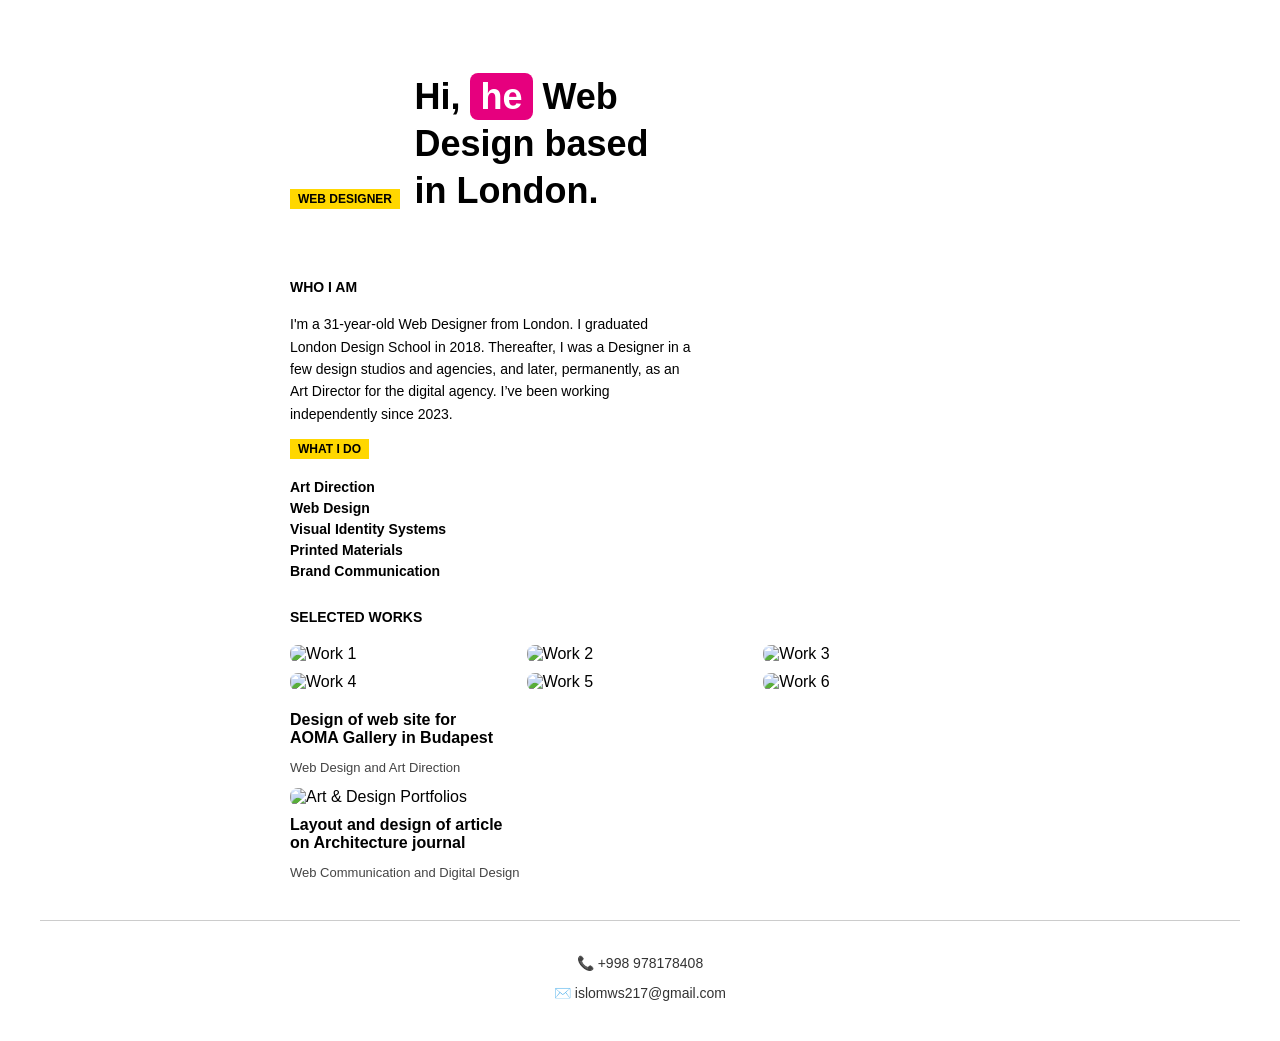
==== commit 0c6c8826: "sayt joylandi wefwef" ====
--- a/index.html
+++ b/index.html
@@ -1,155 +1,71 @@
 <!DOCTYPE html>
 <html lang="en">
+<head>
+  <meta charset="UTF-8">
+  <title>I like - Web Designer</title>
+  <link rel="stylesheet" href="style.css">
+</head>
+<body>
+  <div class="container">
 
-<head>
-    <meta charset="UTF-8">
-    <meta name="viewport" content="width=device-width, initial-scale=1.0">
-    <link rel="stylesheet" href="./style.css">
-    <title>Nike</title>
-</head>
+    <div class="tag">WEB DESIGNER</div>
 
-<body>
+    <h1 class="intro">
+      Hi, <span class="highlight">he</span> Web<br>
+      Design based<br> in London.
+    </h1>
 
-    <header id="header">
-        <div class="header_nav">
-            <nav>
-                <div class="logo">
-                    <a href="#">Nike</a>
-                </div>
-                <ul>
-                    <li><a href="#header">Home</a></li>
-                    <li><a href="#main">Main</a></li>
-                    <li><a href="#about">About</a></li>
-                    <li><a href="#section">Section</a></li>
-                    <li><a href="#footer">Contact</a></li>
-                </ul>
-            </nav>
-        </div>
-        <div class="header_main">
-            <h1>Nike</h1>
-            <p>Пракктиная одежда, удобная <b>Шорты</b> от китайского производителя</p>
-        </div>
-    </header>
-
-    <h2>Main page</h2>
-    <main id="main">
-        <div class="main_left">
-            <img src="./img/left_shortik.png" alt="">
-            <h2> Шорты Nike Neoline</h2>
-            <p>Lorem ipsum dolor sit amet, consectetur adipisicing elit, sed do eiusmod tempor incididunt ut labore et
-                dolore magna aliqua. Ut enim ad minim veniam, quis nostrud exercitation ullamco laboris nisi ut aliquip
-                ex ea commodo consequat. Duis aute irure dolor in reprehenderit in voluptate velit esse cillum dolore eu
-                fugiat nulla pariatur. Excepteur sint occaecat cupidatat non proident, sunt in culpa qui officia
-                deserunt mollit anim id est laborum. Sed ut perspiciatis unde omnis iste natus error sit voluptatem
-                accusantium doloremque laudantium, totam rem aperiam, eaque ipsa quae ab illo inventore veritatis et
-                quasi architecto beatae vitae dicta sunt explicabo. Nemo enim ipsam voluptatem quia voluptas sit
-                aspernatur aut odit aut fugit, sed quia consequuntur magni dolores eos qui ratione voluptatem sequi
-                nesciunt. Neque porro quisquam est, qui dolorem ipsum quia dolor sit amet, consectetur, adipisci velit,
-                sed quia non numquam eius modi tempora incidunt ut labore et dolore magnam aliquam quaerat voluptatem.
-            </p>
-        </div>
-
-        <div class="main_right">
-            <div class="box">
-                <img src="./img/right_img.png" alt="">
-                <div class="box_text">
-                    <h3>Шорты Nike Keds</h3>
-                    <p>Lorem ipsum dolor sit amet, consectetur adipisicing elit, sed do eiusmod tempor incididunt ut
-                        labore et dolore magna aliqua. Ut enim ad minim veniam, quis nostrud exercitation ullamco
-                        laboris nisi ut aliquip ex ea commodo consequat. </p>
-                </div>
-            </div>
-            <div class="box"></div>
-            <div class="box"></div>
-            <div class="box"></div>
-        </div>
-    </main>
-
-    <div class="about" id="about">
-        <h3>About page</h3>
-        <p>Lorem ipsum dolor sit amet consectetur adipisicing elit. Molestias animi quibusdam minus possimus impedit
-            saepe nisi aperiam, maxime eligendi officiis repellendus iusto ea provident minima? Iure tempora voluptate
-            ea adipisci distinctio. Molestias non temporibus facilis? Debitis excepturi, similique atque expedita
-            blanditiis quidem animi saepe cum quibusdam omnis veritatis laudantium rerum a iure pariatur explicabo.
-            Libero reiciendis enim perspiciatis reprehenderit illo consequatur cupiditate molestias dolorum sapiente ad
-            voluptatibus, veniam numquam corrupti? Nihil voluptatem necessitatibus placeat aliquam optio. Distinctio
-            necessitatibus, magni recusandae delectus, veniam atque quibusdam enim exercitationem quidem cumque
-            repellendus beatae adipisci tempore. Recusandae dolor repudiandae suscipit dicta dolore temporibus, velit
-            unde deserunt quae, voluptates aperiam perspiciatis nostrum soluta ut sequi iusto deleniti atque eius
-            eligendi quisquam quod asperiores. Harum officiis veniam cumque perspiciatis recusandae! Facere minima
-            numquam ipsam perferendis, eum perspiciatis ducimus dolores cupiditate nulla suscipit obcaecati quas quod
-            neque impedit possimus temporibus commodi labore totam assumenda. Minima sint, debitis sit accusantium sed
-            accusamus repellendus ipsa est unde eos laudantium. Dolores maiores quasi delectus aspernatur adipisci,
-            aliquid dolorem nobis laudantium tempora, quis beatae iste. Fugiat quaerat nulla velit recusandae ex ducimus
-            quam quos maiores iusto, voluptatibus molestias, ab et voluptatum consequuntur nostrum beatae neque ut!
-            Aliquid sequi fuga quasi est vero quo rem temporibus. Dolores neque eius quibusdam officia odio itaque
-            numquam, eaque inventore aut sunt error repudiandae maiores laudantium pariatur similique sit commodi nihil
-            ratione optio, doloremque maxime nesciunt obcaecati possimus cum? Aspernatur, laborum laboriosam ipsum
-            soluta voluptatem eius quibusdam quidem adipisci dolor tenetur molestias laudantium rerum nisi pariatur odio
-            minus iure explicabo architecto officiis ipsam est. Nam, nostrum adipisci placeat laborum voluptates nisi ea
-            neque doloremque sit totam similique dignissimos at non blanditiis. Obcaecati voluptatem reiciendis officiis
-            atque quasi tenetur temporibus aliquam quos qui enim, reprehenderit possimus sequi molestiae ut! Voluptatem
-            voluptates libero cumque aut ipsum blanditiis minima.</p>
-    </div>
-
-    <section id="section">
-        <h2>sectoin block</h2>
-        <p>Lorem ipsum dolor, sit amet consectetur adipisicing elit. Iusto sed nesciunt commodi recusandae a placeat,
-            quam veniam corporis totam, architecto nobis nihil quae, cupiditate aspernatur. Sit aspernatur alias, dolor
-            tempora ullam ducimus dolorem a iusto ipsa fugit vero architecto adipisci placeat sunt dolores asperiores
-            ad. Possimus quisquam, ut veniam ducimus sapiente voluptate, dignissimos repudiandae hic cum temporibus
-            laborum unde alias mollitia ea fugit quod quae. Repellat molestiae numquam qui ratione at. Unde ducimus
-            libero harum, dolorem earum obcaecati commodi, suscipit nobis enim cumque reiciendis impedit. Libero cumque
-            illo corporis expedita pariatur inventore id voluptatibus quae eum mollitia et laborum sapiente qui enim
-            quaerat, maxime obcaecati facere nesciunt cupiditate ipsa sed fugiat necessitatibus. Quibusdam ex magni
-            voluptatibus sit doloremque deleniti blanditiis doloribus vel, consectetur ratione repellat fuga quisquam
-            nemo deserunt velit voluptates fugit adipisci dignissimos unde sed. Impedit nemo ducimus veniam saepe
-            deleniti ipsa veritatis nobis quasi assumenda iste voluptates maiores consequuntur, reprehenderit dolorem
-            magni officia atque necessitatibus deserunt error asperiores, aliquam est laboriosam placeat! Explicabo,
-            odio! Laborum asperiores illum eum fugit exercitationem magnam, natus odio quam aperiam sint voluptatum
-            architecto amet beatae. Qui tenetur, officiis soluta laboriosam, laborum, aliquid doloremque perferendis
-            esse harum voluptates accusamus natus provident quibusdam vel nihil. Perferendis placeat commodi recusandae
-            amet enim quasi dolorum laudantium accusamus suscipit consectetur praesentium rerum odio sapiente ex alias
-            eligendi sit ut, ab quidem ad quis. Est, facilis ad tempore numquam a suscipit repellendus officiis delectus
-            esse beatae quos rem ipsam, nesciunt quidem quo magnam odit! Consequatur asperiores quam ex totam inventore
-            porro, numquam optio quod fugit fugiat perspiciatis tenetur veritatis officiis eligendi animi praesentium
-            illum delectus reprehenderit a eveniet repellendus cupiditate ratione aut. Ab itaque consectetur sit saepe
-            reiciendis harum dolore, quia, architecto cum modi, excepturi ullam deleniti quo error officia accusamus.
-            Maxime nemo pariatur asperiores dolores inventore eum delectus rem voluptatum reiciendis accusantium. Quo in
-            animi aliquam illo incidunt earum, a, obcaecati officiis ut velit corrupti corporis hic! Nam odit ullam
-            tempore! Ea consequuntur iusto eius rem quod obcaecati porro alias tenetur nulla soluta quae nostrum aut
-            repudiandae ipsum aperiam eveniet consectetur architecto, dolores blanditiis animi explicabo quaerat rerum
-            nemo ducimus. Animi et aliquid beatae maiores, tenetur ducimus obcaecati doloribus at nisi voluptates dicta
-            neque aperiam est unde, magni nulla itaque optio facilis architecto commodi odit veritatis incidunt ut!
-            Tenetur sed voluptate quas perspiciatis, odio nihil magnam dicta modi eveniet blanditiis eos error nobis
-            expedita! Velit porro modi accusamus?</p>
+    <section class="who-i-am">
+      <h4>WHO I AM</h4>
+      <p>
+        I'm a 31-year-old Web Designer from London. I graduated<br>
+        London Design School in 2018. Thereafter, I was a Designer in a<br>
+        few design studios and agencies, and later, permanently, as an<br>
+        Art Director for the digital agency. I’ve been working<br>
+        independently since 2023.
+      </p>
     </section>
 
-    <footer id="footer">
-        <h3>Footer block</h3>
-        Lorem ipsum dolor sit amet consectetur adipisicing elit. Praesentium aut expedita earum ut, illo numquam
-        architecto blanditiis magnam ex quibusdam omnis aperiam odit, voluptatum consequuntur labore dolores animi
-        possimus ab commodi accusamus deserunt voluptas. Voluptatem consequatur asperiores, quia praesentium facere sunt
-        obcaecati expedita velit iusto eos quod non? Accusantium iste debitis cum, quod eveniet sit incidunt excepturi
-        rem adipisci sunt magnam voluptatibus dolores! Vitae vel voluptas adipisci eum doloribus dolore repellat quas,
-        modi rerum deleniti incidunt odit ab quod officia aspernatur eveniet corrupti ipsum, cumque ut sunt nisi velit,
-        distinctio soluta. Unde sit nobis, dolorem, illum maiores est sint ab quasi nostrum dolores officiis. Quaerat
-        dolorum accusantium ipsa odio asperiores animi dolorem est vel in tenetur at quos doloremque ut molestias
-        aperiam autem vero voluptatum numquam quas ab, maiores error temporibus? Ullam cupiditate atque totam ad ex,
-        autem minus maiores? Nobis odio qui unde tenetur dolores iure possimus libero voluptas! Obcaecati, sed
-        repudiandae mollitia quam consequuntur aliquid impedit laudantium error non laborum debitis quis soluta. Aut
-        eaque sint, nesciunt dignissimos voluptatibus dolorem sit tenetur, magni provident laboriosam porro. Nam, ipsum
-        quisquam dolor, saepe ipsa quia asperiores consequuntur tempora delectus cum obcaecati modi adipisci deserunt
-        laborum quae eveniet ad. Illum expedita, est delectus tempora numquam neque natus repellat odio ad, sunt ex!
-        Omnis, eum cum. Nostrum harum corporis commodi esse necessitatibus ab cum consectetur error quae aspernatur
-        dolorum ut beatae nihil, deserunt quas magnam consequuntur perferendis optio natus. Quisquam ea sunt aspernatur
-        doloremque id in itaque eos dignissimos officiis aperiam beatae illo reiciendis facere dolore esse ab ducimus,
-        eveniet obcaecati libero exercitationem facilis numquam velit. Voluptates suscipit perspiciatis odio ipsum
-        laboriosam fugiat porro error, enim asperiores laudantium itaque rem maiores pariatur temporibus id alias
-        excepturi dignissimos, tempore eum quia vero consequatur, cumque iure. Autem sapiente optio eligendi ipsum
-        doloribus magni ipsa.
-    </footer>
+    <section class="what-i-do">
+      <div class="tag">WHAT I DO</div>
+      <ul>
+        <li>Art Direction</li>
+        <li>Web Design</li>
+        <li>Visual Identity Systems</li>
+        <li>Printed Materials</li>
+        <li>Brand Communication</li>
+      </ul>
+    </section>
 
+    <section class="selected-works">
+      <h4>SELECTED WORKS</h4>
+      <div class="works-grid">
+        <img src="kam3.jpg" alt="Work 1">
+        <img src="kam2.jpg" alt="Work 2">
+        <img src="kam3.jpg" alt="Work 3">
+        <img src="kam4.jpg" alt="Work 4">
+        <img src="kam5.jpg" alt="Work 5">
+        <img src="kam6.jpg" alt="Work 6">
+      </div>
+
+      <div class="description">
+        <h5>Design of web site for<br>AOMA Gallery in Budapest</h5>
+        <p>Web Design and Art Direction</p>
+      </div>
+
+      <img class="portfolio-image" src="Screenshot 2025-05-24 194402.png" alt="Art & Design Portfolios">
+
+      <div class="description">
+        <h5>Layout and design of article<br>on Architecture journal</h5>
+        <p>Web Communication and Digital Design</p>
+      </div>
+    </section>
+
+  </div>
 </body>
+<footer class="contact">
+  <p>📞 +998 978178408</p>
+  <p>✉️ islomws217@gmail.com</p>
+</footer>
 
-</html>+</html>
--- a/style.css
+++ b/style.css
@@ -1,107 +1,94 @@
-* {
-    margin: 0;
-    padding: 0;
-    text-decoration: none;
-    list-style: none;
+body {
+  font-family: Arial, sans-serif;
+  margin: 40px;
+  background-color: #fff;
+  color: #000;
 }
 
-header {
-    background-image: url(./img/header_bg_image.jpg);
-    background-size: cover;
+.container {
+  max-width: 700px;
+  margin: auto;
 }
 
-.header_nav{
-    width: 100%;
-    position: fixed;
-    top: 0;
-    left: 0;
-    /* background-color: transparent; */
-    backdrop-filter: blur(10px);
-}
-header nav {
-    width: 1000px;
-    margin: auto;
-    display: flex;
-    justify-content: space-between;
-    align-items: center;
+.tag {
+  display: inline-block;
+  background-color: #ffd700;
+  color: #000;
+  padding: 3px 8px;
+  font-size: 12px;
+  font-weight: bold;
+  margin-bottom: 10px;
 }
 
-header nav ul {
-    display: flex;
+.intro {
+  font-size: 36px;
+  line-height: 1.3;
+  font-weight: bold;
+  padding: 10px;
+  display: inline-block;
 }
 
-header ul li a {
-    padding: 14px;
-    font-size: 18px;
-    font-weight: 700;
-    color: #515151;
-    display: inline-block;
+
+.highlight {
+  background-color: #e6007e;
+  color: #fff;
+  padding: 3px 10px;
+  border-radius: 8px;
 }
 
-header nav ul li a:hover {
-    background-color: #515151;
-    color: white;
+.who-i-am h4,
+.what-i-do h4,
+.selected-works h4 {
+  font-size: 14px;
+  margin-top: 30px;
+  font-weight: bold;
 }
 
-header .logo a {
-    font-size: 20px;
-    font-weight: 700;
-    color: #CB0A15;
+.who-i-am p {
+  font-size: 14px;
+  line-height: 1.6;
 }
 
-.header_main h1 {
-    padding-top: 170px;
-    font-size: 40px;
-    font-weight: 700;
-    color: #CB0A15;
-    text-align: center;
+.what-i-do ul {
+  list-style: none;
+  padding-left: 0;
+  margin-top: 10px;
 }
 
-.header_main p {
-    font-size: 18px;
-    font-weight: 400;
-    color: #515151;
-    text-align: center;
-    padding-bottom: 200px;
+.what-i-do li {
+  font-weight: bold;
+  font-size: 14px;
+  margin-bottom: 5px;
 }
 
-main {
-    width: 1100px;
-    margin: auto;
-    margin-top: 50px;
-    border: 2px solid red;
-    display: flex;
+.works-grid {
+  display: grid;
+  grid-template-columns: repeat(3, 1fr);
+  gap: 10px;
+  margin: 20px 0;
 }
 
-main .main_left {
-    width: 539px;
-
+.works-grid img,
+.portfolio-image {
+  width: 100%;
+  border-radius: 8px;
 }
 
-main .main_right {
-    width: 539px;
+.description h5 {
+  margin: 10px 0 5px;
+  font-size: 16px;
 }
 
-main .main_right .box {
-    width: 530px;
-    height: 200px;
-    border: 1px solid red;
-    display: flex;
+.description p {
+  font-size: 13px;
+  color: #444;
+}
+.contact {
+  margin-top: 40px;
+  padding-top: 20px;
+  border-top: 1px solid #ccc;
+  text-align: center;
+  font-size: 14px;
+  color: #333;
 }
 
-section{
-    width: 1100px;
-    margin: 100px auto;
-    background-color: green;
-}
-
-.about{
-    width: 1100px;
-    margin: 100px auto;
-    background-color: blue;
-}
-footer{
-    width: 1100px;
-    margin: 100px auto;
-    background-color: red;
-}
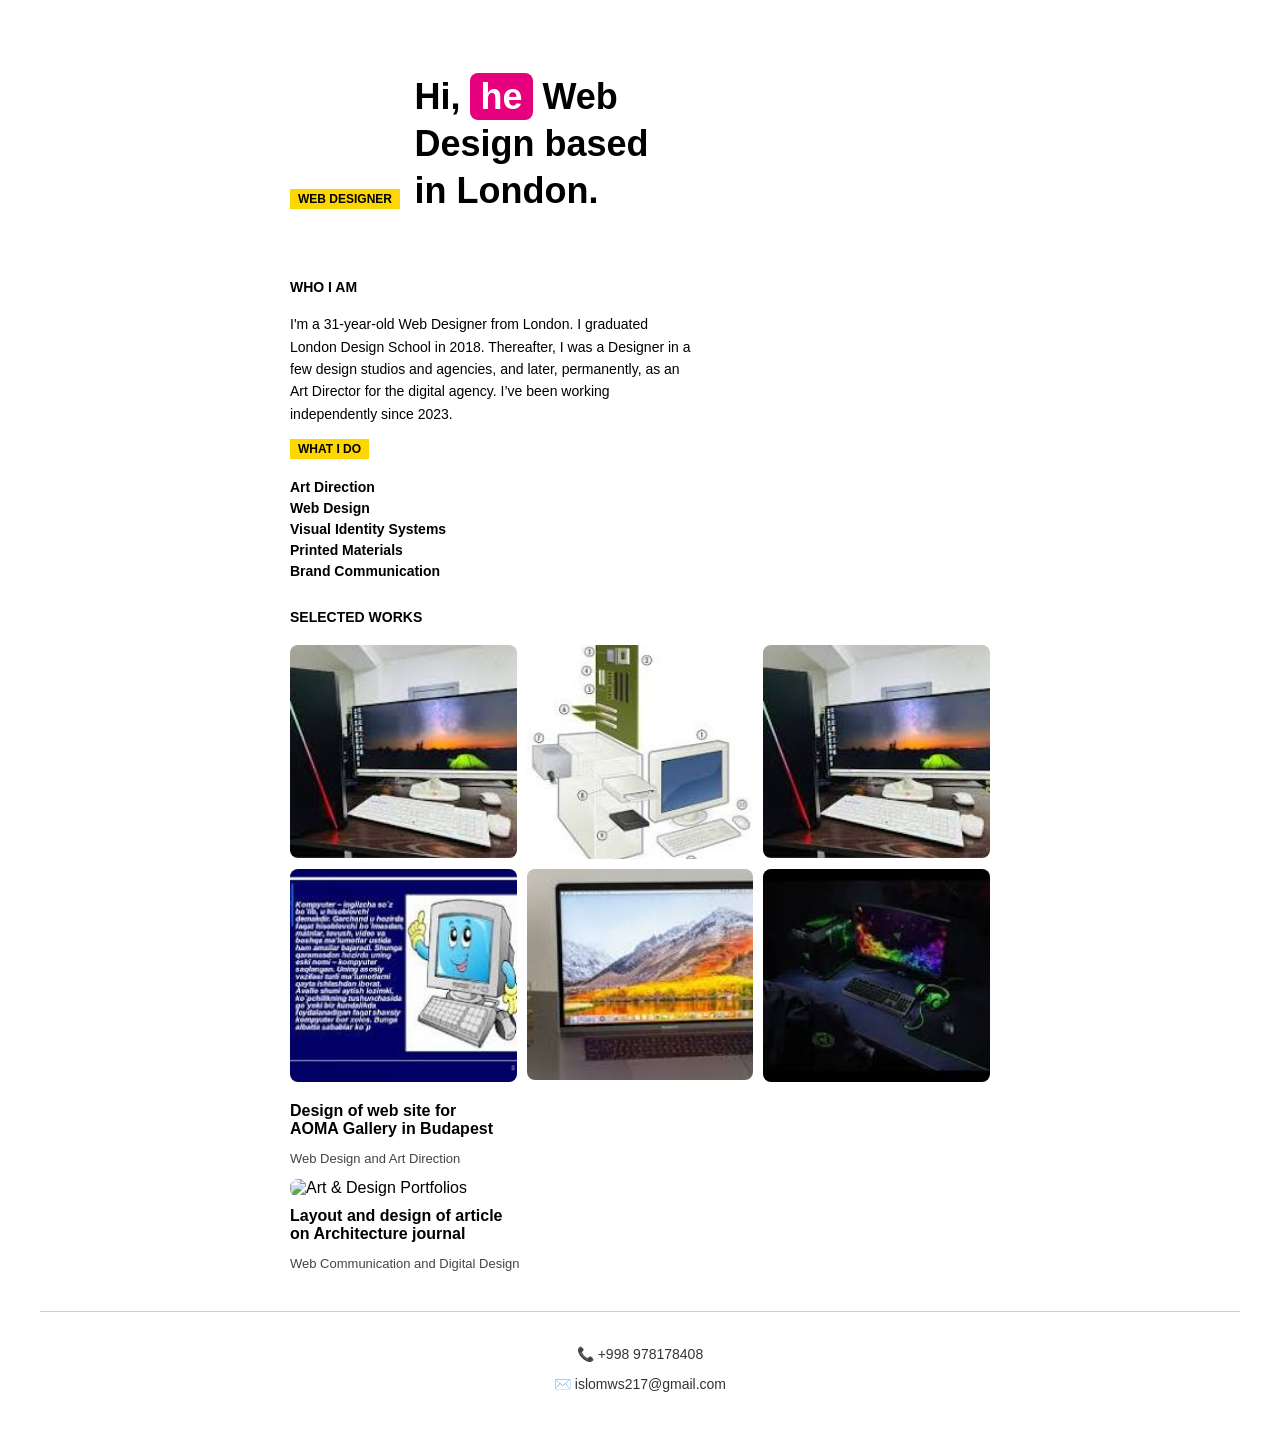
==== commit 32d07d00: "Update index.html rasmlarni joylashuvini to'g'irladik" ====
--- a/index.html
+++ b/index.html
@@ -40,12 +40,12 @@
     <section class="selected-works">
       <h4>SELECTED WORKS</h4>
       <div class="works-grid">
-        <img src="kam3.jpg" alt="Work 1">
-        <img src="kam2.jpg" alt="Work 2">
-        <img src="kam3.jpg" alt="Work 3">
-        <img src="kam4.jpg" alt="Work 4">
-        <img src="kam5.jpg" alt="Work 5">
-        <img src="kam6.jpg" alt="Work 6">
+        <img src="./pages/kam3.jpg" alt="Work 1">
+        <img src="./pages/kam2.jpg" alt="Work 2">
+        <img src="./pages/kam3.jpg" alt="Work 3">
+        <img src="./pages/kam4.jpg" alt="Work 4">
+        <img src="./pages/kam5.jpg" alt="Work 5">
+        <img src="./pages/kam6.jpg" alt="Work 6">
       </div>
 
       <div class="description">
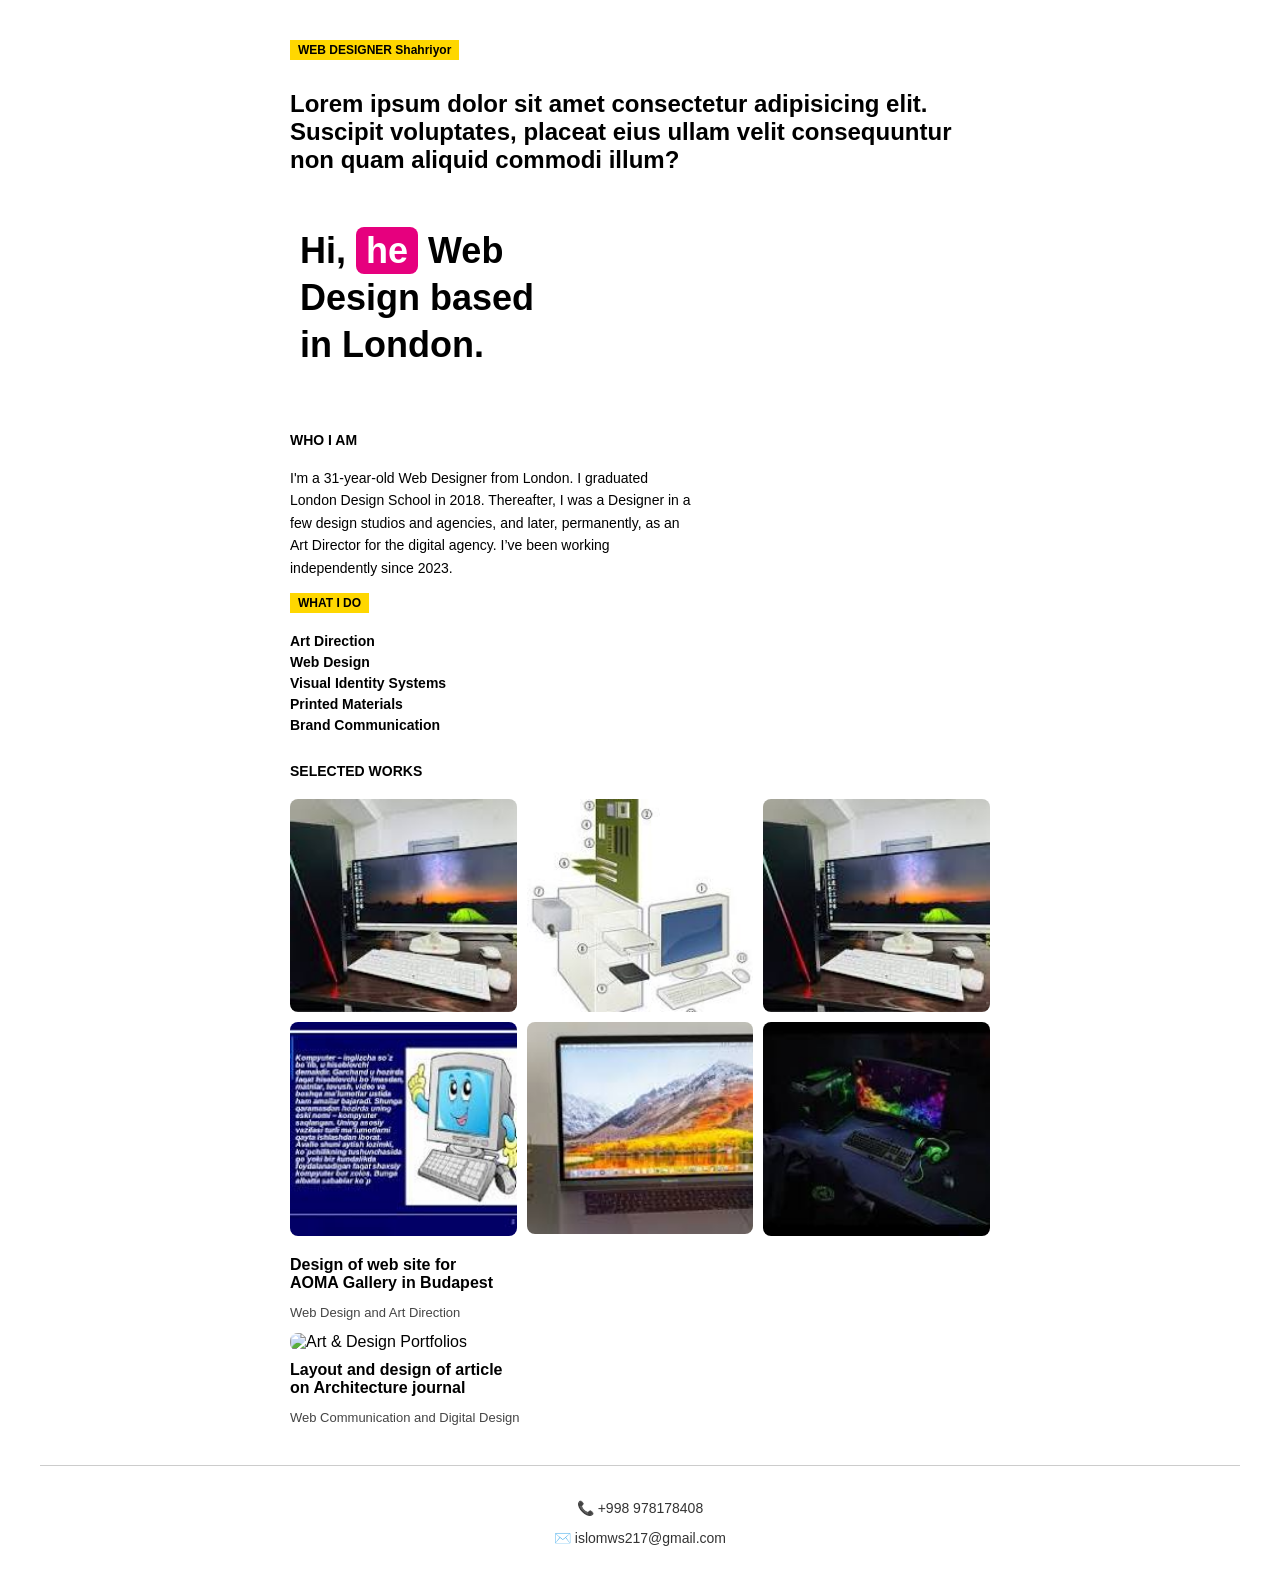
==== commit f34529d8: ""changed h1 and add h2"" ====
--- a/index.html
+++ b/index.html
@@ -8,7 +8,8 @@
 <body>
   <div class="container">
 
-    <div class="tag">WEB DESIGNER</div>
+    <div class="tag">WEB DESIGNER Shahriyor</div>
+    <h2>Lorem ipsum dolor sit amet consectetur adipisicing elit. Suscipit voluptates, placeat eius ullam velit consequuntur non quam aliquid commodi illum?</h2>
 
     <h1 class="intro">
       Hi, <span class="highlight">he</span> Web<br>
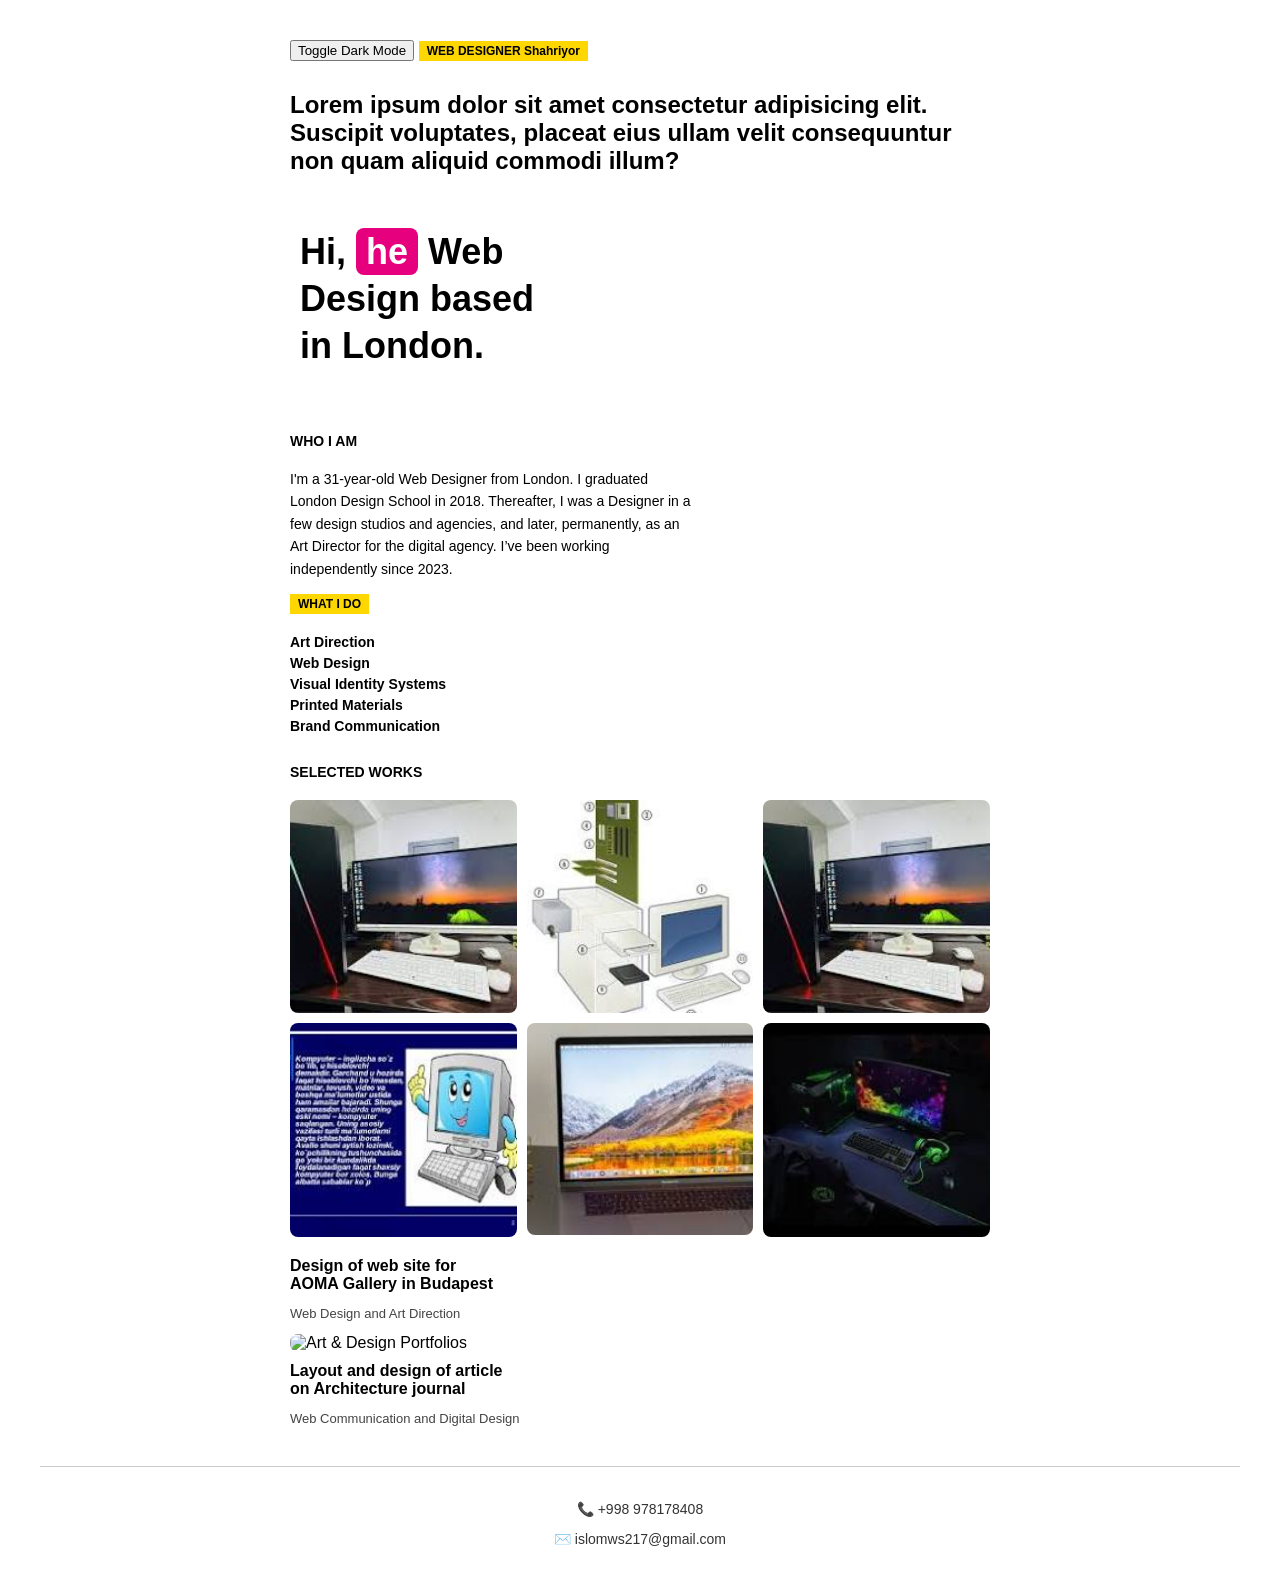
==== commit bb739bd5: "Add dark mode functionality This commit introduces a dark mode feature to the website.  Key changes:" ====
--- a/index.html
+++ b/index.html
@@ -8,6 +8,7 @@
 <body>
   <div class="container">
 
+    <button id="darkModeToggle">Toggle Dark Mode</button>
     <div class="tag">WEB DESIGNER Shahriyor</div>
     <h2>Lorem ipsum dolor sit amet consectetur adipisicing elit. Suscipit voluptates, placeat eius ullam velit consequuntur non quam aliquid commodi illum?</h2>
 
@@ -63,6 +64,32 @@
     </section>
 
   </div>
+  <script>
+    const darkModeToggle = document.getElementById('darkModeToggle');
+    const body = document.body;
+
+    // Function to apply the stored theme
+    function applyStoredTheme() {
+      const isDarkMode = localStorage.getItem('darkMode') === 'true';
+      if (isDarkMode) {
+        body.classList.add('dark-mode');
+      } else {
+        body.classList.remove('dark-mode');
+      }
+    }
+
+    // Function to toggle dark mode
+    function toggleDarkMode() {
+      body.classList.toggle('dark-mode');
+      localStorage.setItem('darkMode', body.classList.contains('dark-mode'));
+    }
+
+    // Apply theme on initial load
+    applyStoredTheme();
+
+    // Add event listener to the toggle button
+    darkModeToggle.addEventListener('click', toggleDarkMode);
+  </script>
 </body>
 <footer class="contact">
   <p>📞 +998 978178408</p>
--- a/style.css
+++ b/style.css
@@ -1,8 +1,20 @@
+:root {
+  --background-color: #fff;
+  --text-color: #000;
+  --text-color-inverted: #fff;
+  --background-color-inverted: #000;
+  --tag-background-color: #ffd700;
+  --highlight-background-color: #e6007e;
+  --secondary-text-color: #444;
+  --border-color: #ccc;
+  --tertiary-text-color: #333;
+}
+
 body {
   font-family: Arial, sans-serif;
   margin: 40px;
-  background-color: #fff;
-  color: #000;
+  background-color: var(--background-color);
+  color: var(--text-color);
 }
 
 .container {
@@ -12,8 +24,8 @@
 
 .tag {
   display: inline-block;
-  background-color: #ffd700;
-  color: #000;
+  background-color: var(--tag-background-color);
+  color: var(--background-color-inverted);
   padding: 3px 8px;
   font-size: 12px;
   font-weight: bold;
@@ -30,8 +42,8 @@
 
 
 .highlight {
-  background-color: #e6007e;
-  color: #fff;
+  background-color: var(--highlight-background-color);
+  color: var(--text-color-inverted);
   padding: 3px 10px;
   border-radius: 8px;
 }
@@ -81,14 +93,26 @@
 
 .description p {
   font-size: 13px;
-  color: #444;
+  color: var(--secondary-text-color);
 }
 .contact {
   margin-top: 40px;
   padding-top: 20px;
-  border-top: 1px solid #ccc;
+  border-top: 1px solid var(--border-color);
   text-align: center;
   font-size: 14px;
-  color: #333;
+  color: var(--tertiary-text-color);
 }
+
+.dark-mode {
+  --background-color: #121212;
+  --text-color: #e0e0e0;
+  --text-color-inverted: #121212;
+  --background-color-inverted: #e0e0e0;
+  --tag-background-color: #bb86fc;
+  --highlight-background-color: #03dac6;
+  --secondary-text-color: #a0a0a0;
+  --border-color: #444;
+  --tertiary-text-color: #b0b0b0;
+}
 
